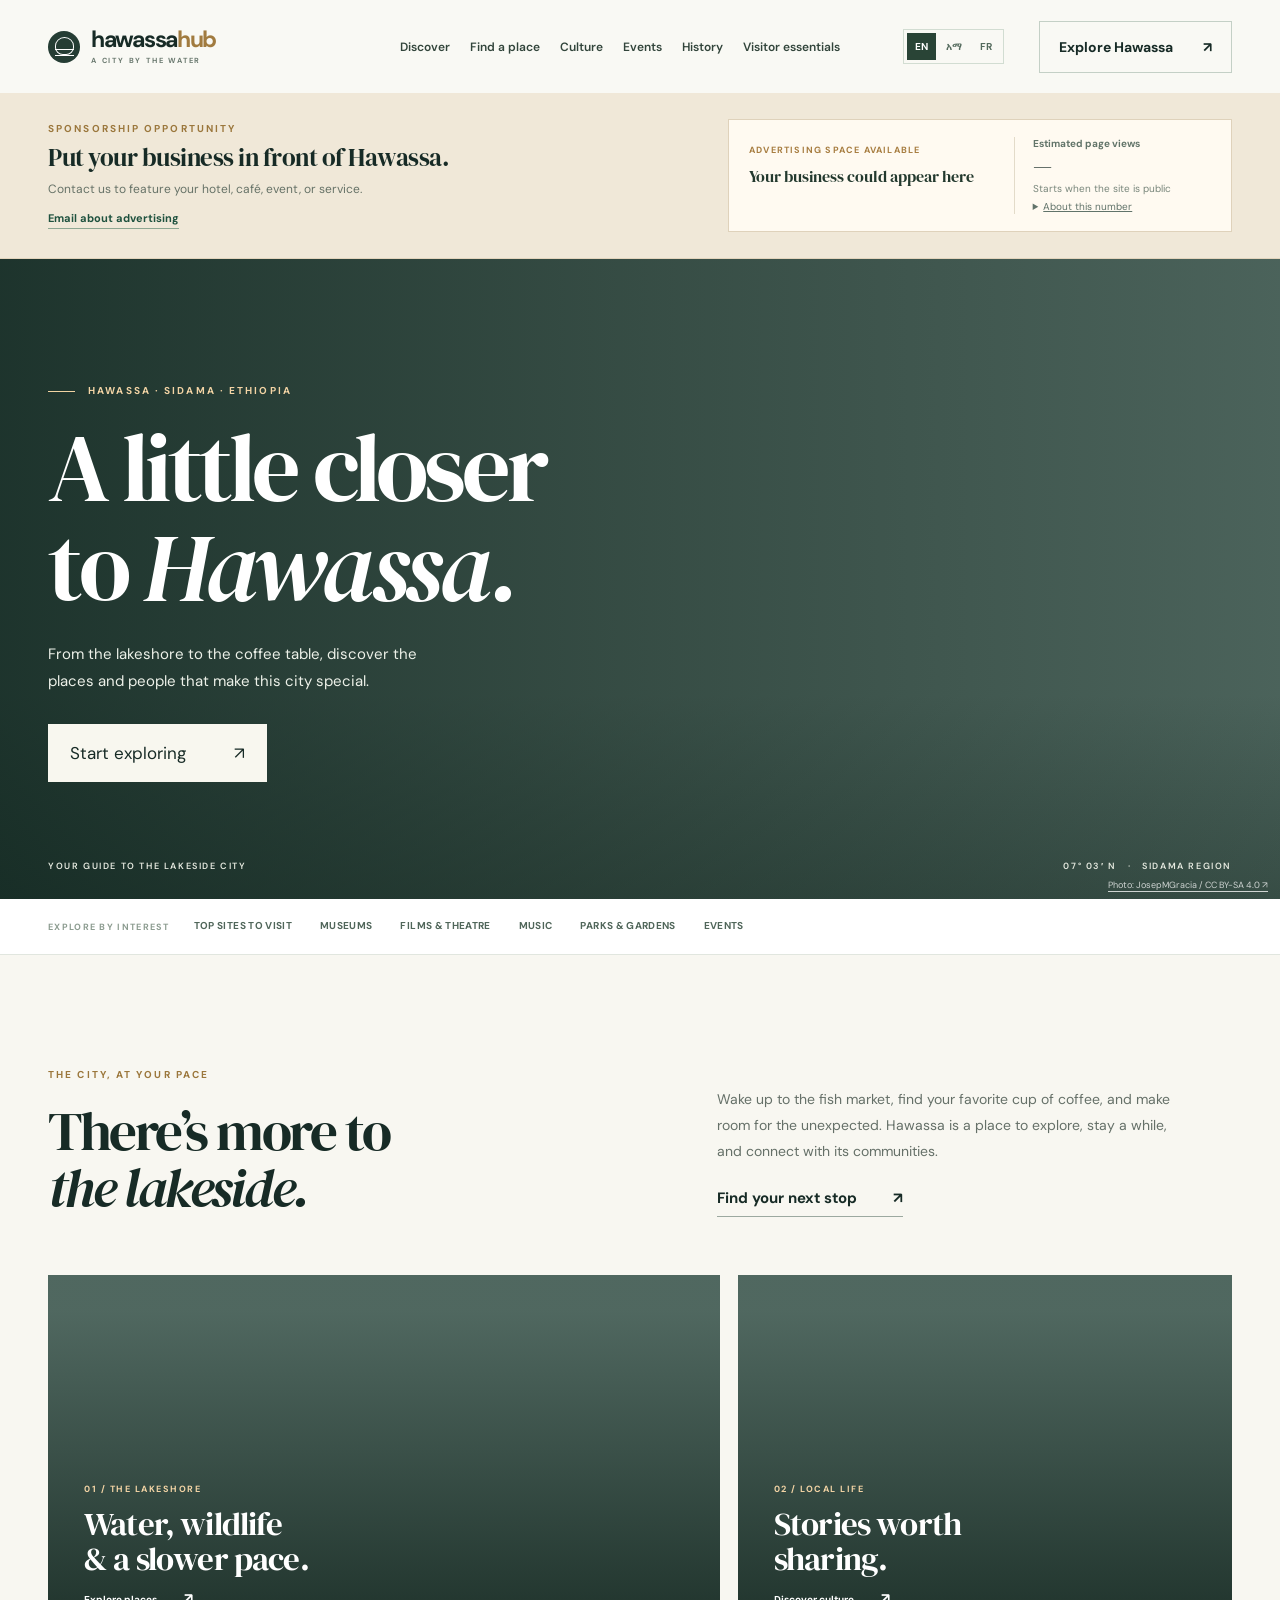
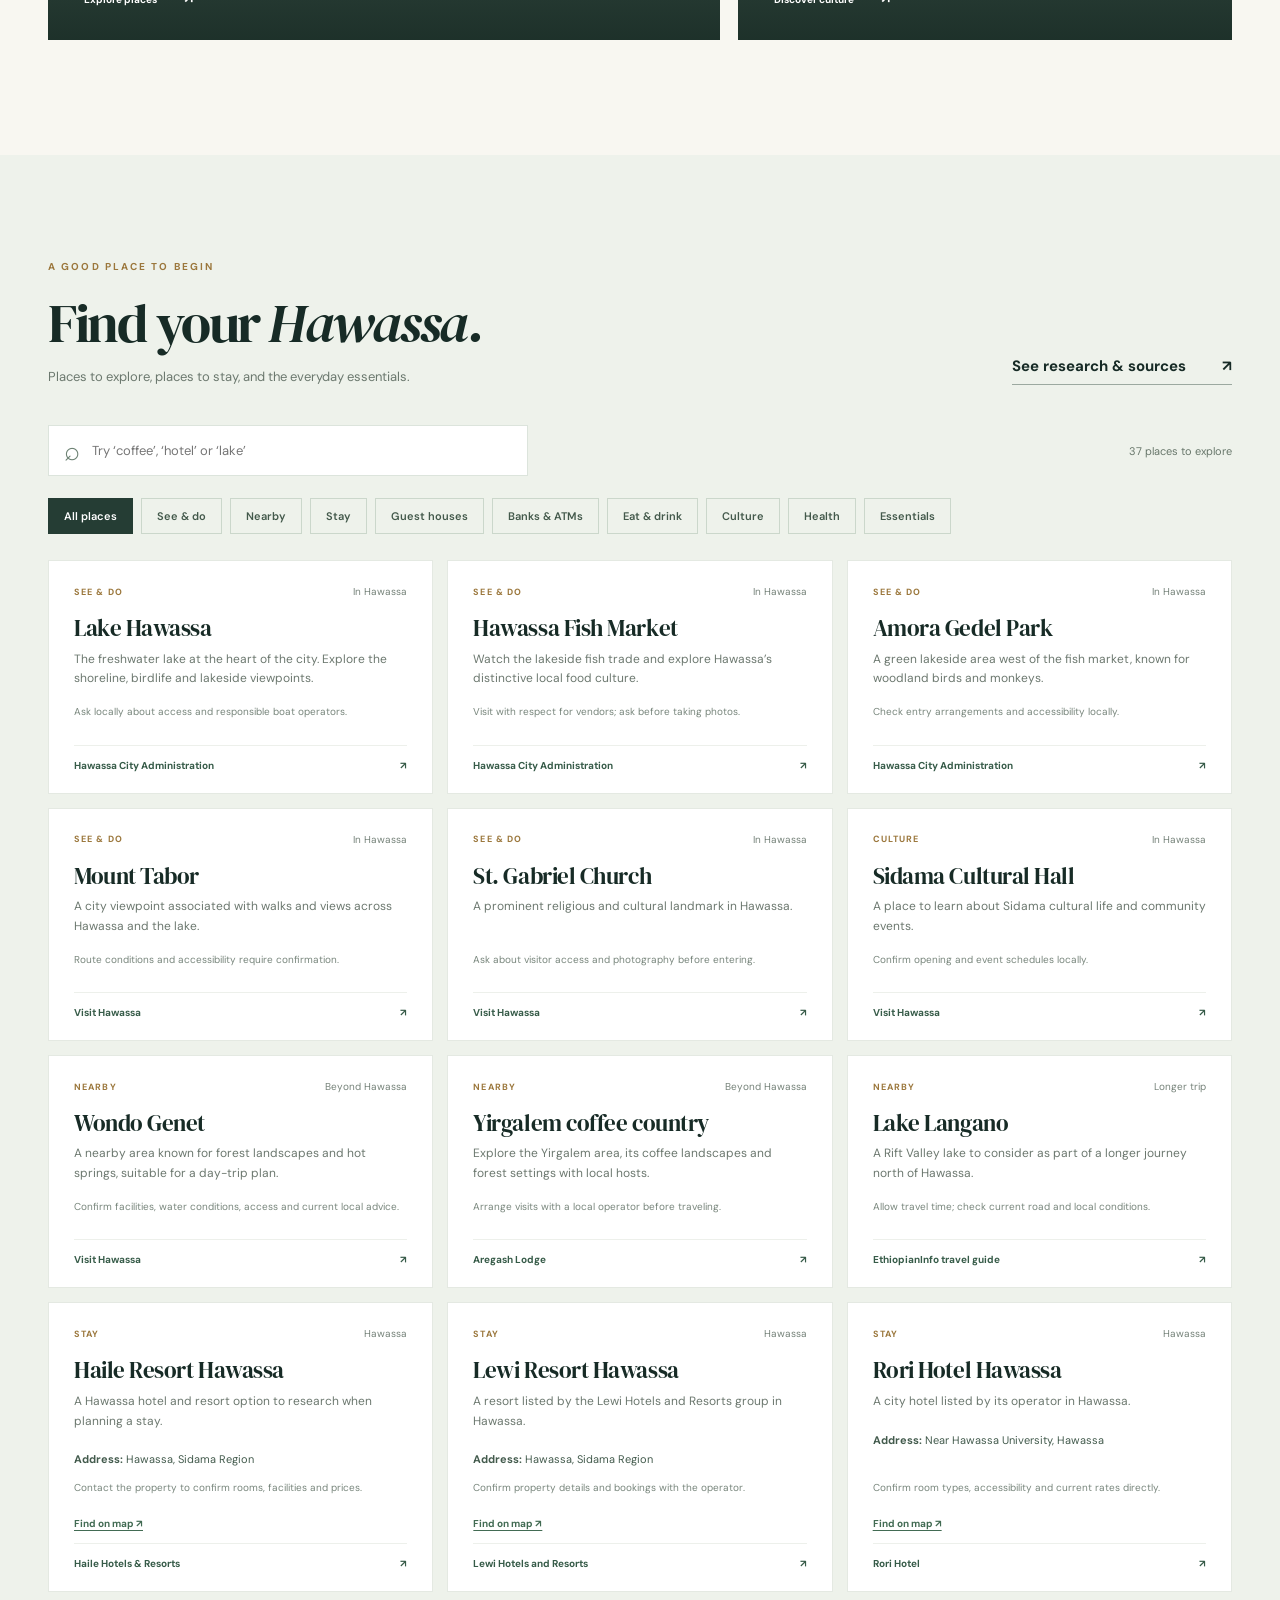
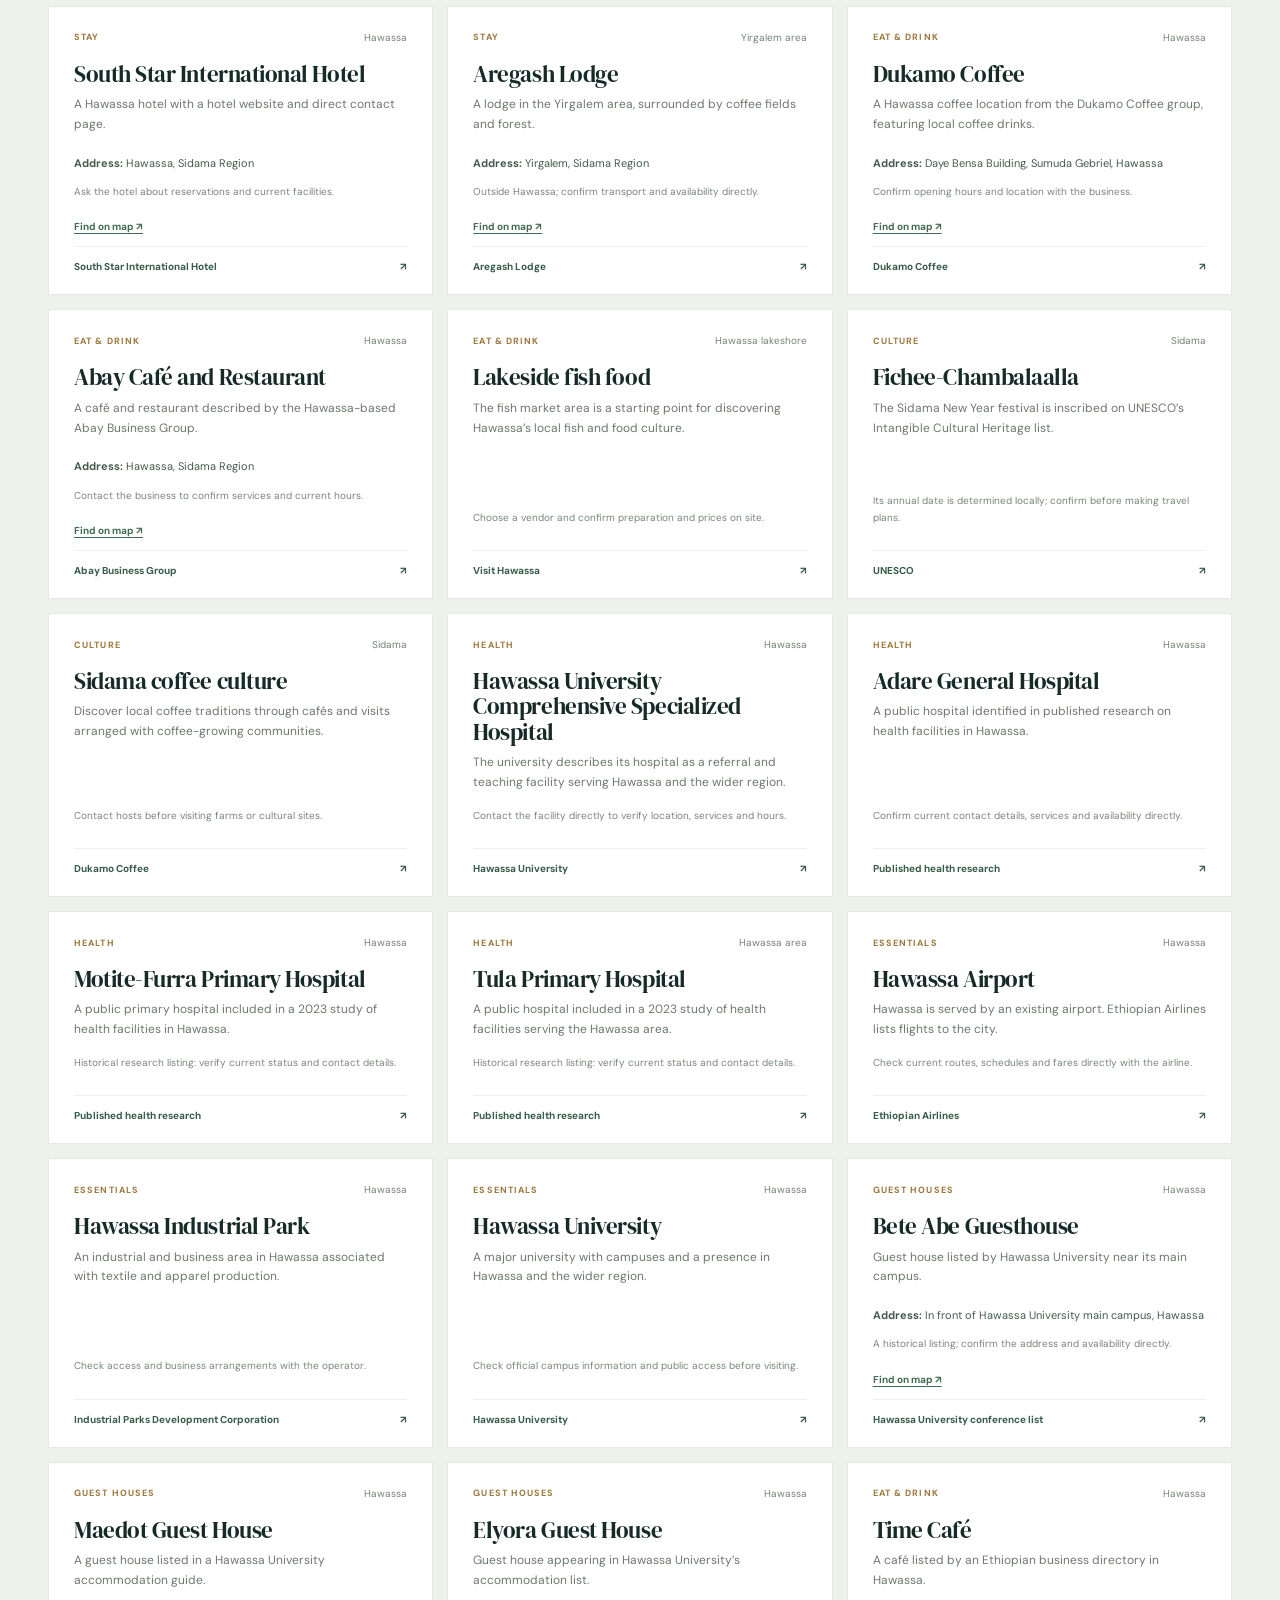
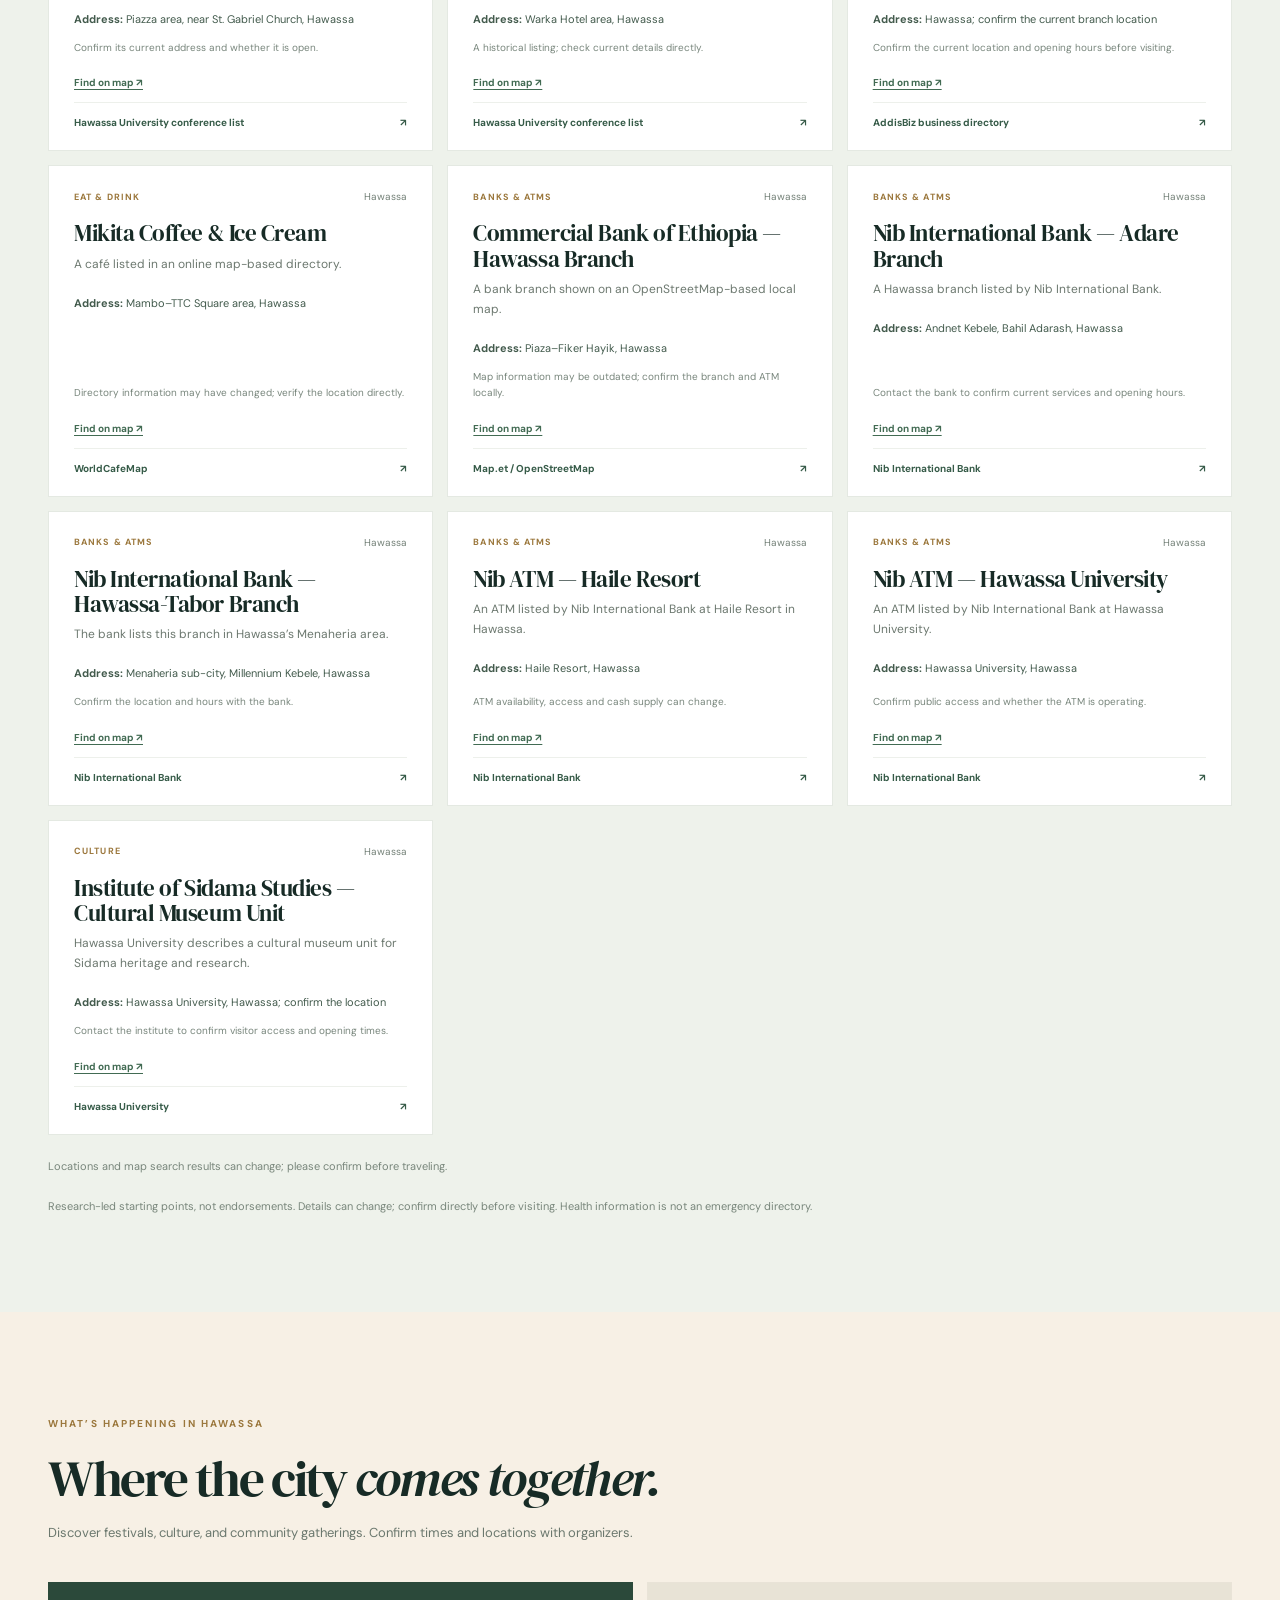
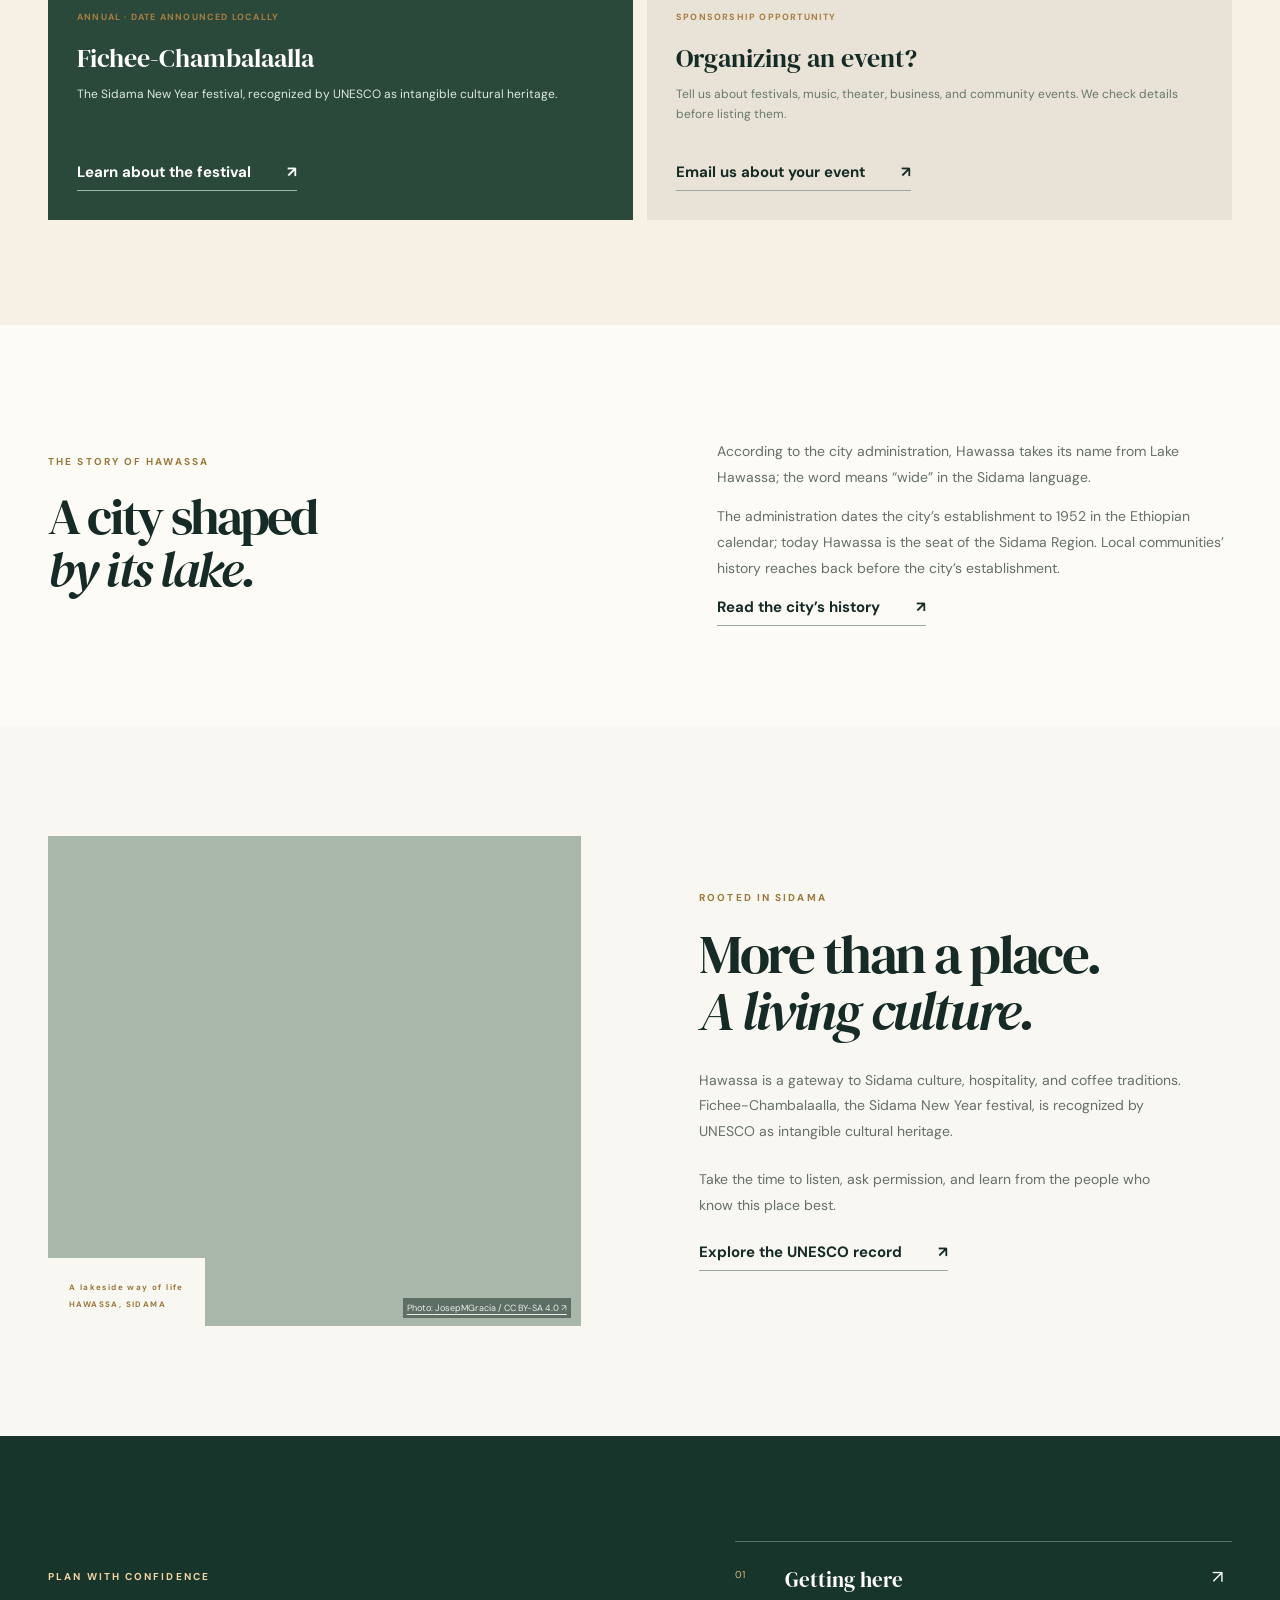
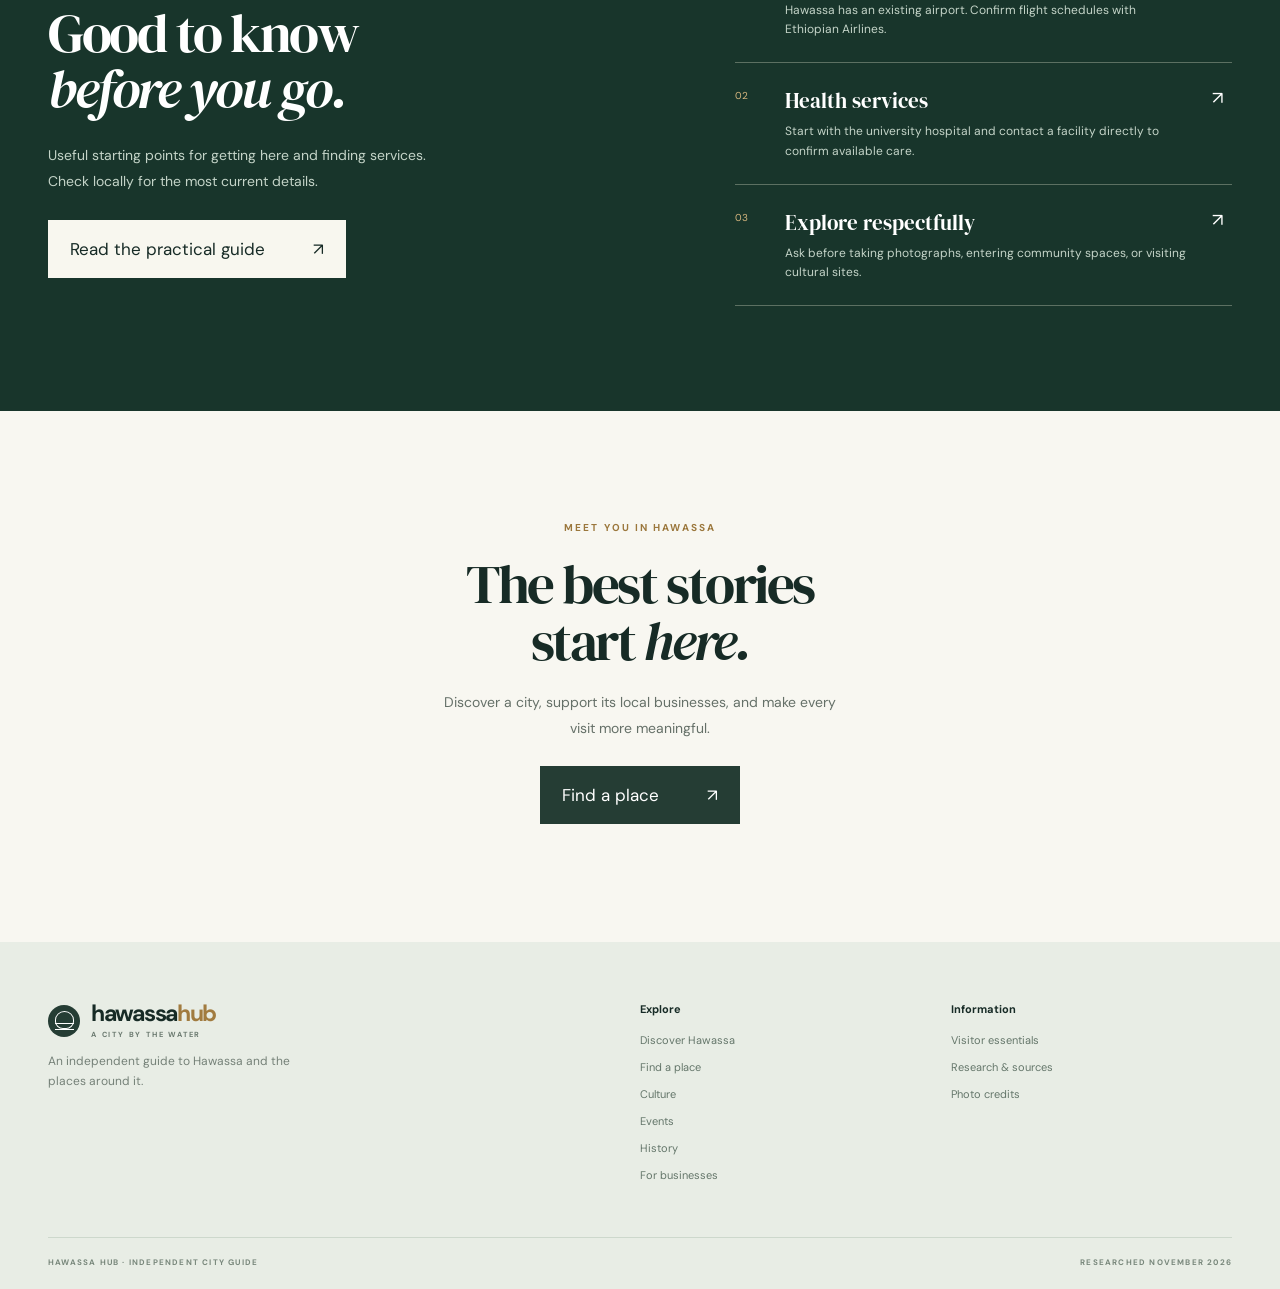
==== index.html @ 5e93ece1 "Add files via upload" ====
<!doctype html>
<html lang="en">
<head>
  <meta charset="utf-8">
  <meta name="viewport" content="width=device-width, initial-scale=1">
  <meta name="description" content="Explore Hawassa and Sidama through a thoughtful, source-linked guide to places, stays, food, culture and local services.">
  <title>Hawassa Hub — Your guide to the lakeside city</title>
  <link rel="preconnect" href="https://fonts.googleapis.com">
  <link rel="preconnect" href="https://fonts.gstatic.com" crossorigin>
  <link href="https://fonts.googleapis.com/css2?family=DM+Sans:wght@400;500;600;700&family=DM+Serif+Display:ital@0;1&family=Noto+Sans+Ethiopic:wght@400;600;700&display=swap" rel="stylesheet">
  <link rel="stylesheet" href="styles.css">
</head>
<body>
  <a class="skip" href="#main" data-i18n="skipContent">Skip to content</a>
  <header class="header" id="top">
    <a class="brand" href="#top" aria-label="Hawassa Hub home" data-i18n-aria="ariaHome"><span class="brand-mark" aria-hidden="true"><span></span></span><span>hawassa<span class="brand-hub">hub</span><small data-i18n="brandTag">A CITY BY THE WATER</small></span></a>
    <nav class="desktop-nav" aria-label="Main navigation" data-i18n-aria="ariaMainNav"><a href="#discover" data-i18n="navDiscover">Discover</a><a href="#directory" data-i18n="navDirectory">Find a place</a><a href="#culture" data-i18n="navCulture">Culture</a><a href="#events" data-i18n="navEvents">Events</a><a href="#history" data-i18n="navHistory">History</a><a href="#essentials" data-i18n="navEssentials">Visitor essentials</a></nav>
    <div class="language-switch" role="group" aria-label="Language / ቋንቋ / Langue"><button type="button" data-language="en" aria-pressed="true">EN</button><button type="button" data-language="am" aria-pressed="false">አማ</button><button type="button" data-language="fr" aria-pressed="false">FR</button></div><a class="header-button" href="#directory"><span data-i18n="exploreHawassa">Explore Hawassa</span> <span aria-hidden="true">↗</span></a>
    <button class="menu-toggle" type="button" aria-expanded="false" aria-controls="mobile-nav" aria-label="Open menu"><span></span><span></span></button>
  </header>
  <nav id="mobile-nav" class="mobile-nav" aria-label="Mobile navigation" data-i18n-aria="ariaMobileNav" hidden><a href="#discover" data-i18n="navDiscover">Discover</a><a href="#directory" data-i18n="navDirectory">Find a place</a><a href="#culture" data-i18n="navCulture">Culture</a><a href="#events" data-i18n="navEvents">Events</a><a href="#history" data-i18n="navHistory">History</a><a href="#essentials" data-i18n="navEssentials">Visitor essentials</a><a href="#business" data-i18n="navBusiness">For businesses</a><a href="research.html" data-i18n="researchNotes">Research notes</a></nav>
  <main id="main">
<section class="sponsor-strip" id="business" aria-label="Sponsorship opportunities">
  <div class="wrap sponsor-layout">
    <div class="sponsor-copy"><p class="eyebrow" data-i18n="sponsorLabel">SPONSORSHIP OPPORTUNITY</p><h2 data-i18n="sponsorHeading">Put your business in front of Hawassa.</h2><p data-i18n="sponsorBody">Contact us to feature your hotel, café, event, or service.</p><div class="sponsor-actions"><a class="sponsor-contact" data-email-contact href="mailto:abeldbase@gmail.com?subject=Hawassa%20Hub%20advertising" data-i18n="sponsorMail">Email about advertising</a><a class="sponsor-contact whatsapp-contact" data-whatsapp-contact href="#" hidden data-i18n="whatsapp">Contact us on WhatsApp</a></div></div>
    <div class="sponsor-space"><div id="sponsor-list"><span class="sponsor-badge" data-i18n="sponsorOpen">ADVERTISING SPACE AVAILABLE</span><p data-i18n="sponsorSpace">Your business could appear here</p></div><div class="view-metric"><span data-i18n="viewsLabel">Estimated page views</span><strong id="view-count" aria-live="polite">—</strong><small id="view-status" data-i18n="viewsLoading">Loading…</small><details><summary data-i18n="viewsAbout">About this number</summary><p data-i18n="viewsExplanation">This approximate page-view total is provided by Count API. Repeat visits may be counted. It is not a unique-visitor count or an audited figure. Your browser contacts a third-party counting service.</p><a href="https://countapi.mileshilliard.com/" target="_blank" rel="noopener noreferrer">Count API ↗</a></details></div></div>
  </div>
</section>

    <section class="hero" aria-label="Welcome to Hawassa" data-i18n-aria="ariaHero">
      <div class="hero-image" role="img" aria-label="Sunlight over Lake Hawassa" data-i18n-aria="ariaLakePhoto"></div>
      <div class="hero-shade"></div>
      <div class="hero-content wrap"><p class="eyebrow light"><span></span> <span data-i18n="heroLocation">HAWASSA · SIDAMA · ETHIOPIA</span></p><h1 data-i18n-html="heroTitle">A little closer<br>to <em>Hawassa.</em></h1><p class="hero-intro" data-i18n="heroIntro">From the lakeshore to the coffee table, discover the places and people that make this city special.</p><a class="button button-cream" href="#discover"> <span data-i18n="startExploring">Start exploring</span> <span aria-hidden="true">↗</span></a></div>
      <div class="hero-bottom wrap"><span data-i18n="heroGuide">YOUR GUIDE TO THE LAKESIDE CITY</span><span>07° 03′ N &nbsp; · &nbsp; <span data-i18n="sidamaRegion">SIDAMA REGION</span></span></div>
      <a class="photo-credit hero-credit" href="https://commons.wikimedia.org/wiki/File:Lake_Hawassa_-_Sunlight_breaking_through_clouds_over_the_lake,_Ethiopia.jpg" target="_blank" rel="noopener noreferrer"><span data-i18n="photoCredit">Photo:</span> JosepMGracia / CC BY-SA 4.0 ↗</a>
    </section>
<section class="interest-bar" aria-label="Explore by interest"><div class="wrap interest-inner"><span class="interest-title" data-i18n="interestLabel">EXPLORE BY INTEREST</span><nav class="interest-links" aria-label="Places and events"><a href="#directory" data-interest="top" data-i18n="interestTop">Top sites to visit</a><a href="#directory" data-interest="museums" data-i18n="interestMuseums">Museums</a><a href="#directory" data-interest="film" data-i18n="interestFilm">Films &amp; theatre</a><a href="#directory" data-interest="music" data-i18n="interestMusic">Music</a><a href="#directory" data-interest="parks" data-i18n="interestParks">Parks &amp; gardens</a><a href="#events" data-i18n="interestEvents">Events</a></nav></div></section>
    <section class="intro wrap" id="discover"><div><p class="eyebrow"><span data-i18n="introEyebrow">THE CITY, AT YOUR PACE</span></p><h2 data-i18n-html="introTitle">There’s more to<br><em>the lakeside.</em></h2></div><div class="intro-copy"><p data-i18n="introBody">Wake up to the fish market, find your favorite cup of coffee, and make room for the unexpected. Hawassa is a place to explore, stay a while, and connect with its communities.</p><a class="text-link" href="#directory"> <span data-i18n="nextStop">Find your next stop</span> <span>↗</span></a></div></section>
    <section class="features wrap" aria-label="Highlights of Hawassa" data-i18n-aria="ariaHighlights">
      <a class="feature feature-large" href="#directory" data-set-category="See & do"><span class="feature-img lake-img"></span><span class="feature-overlay"></span><span class="feature-content"><span class="feature-number" data-i18n="featureLakeLabel">01 / THE LAKESHORE</span><strong data-i18n-html="featureLakeTitle">Water, wildlife<br>&amp; a slower pace.</strong><span class="feature-link"><span data-i18n="explorePlaces">Explore places</span> <b>↗</b></span></span></a>
      <a class="feature feature-small" href="#culture"><span class="feature-img fish-img"></span><span class="feature-overlay"></span><span class="feature-content"><span class="feature-number" data-i18n="featureLifeLabel">02 / LOCAL LIFE</span><strong data-i18n-html="featureLifeTitle">Stories worth<br>sharing.</strong><span class="feature-link"><span data-i18n="discoverCulture">Discover culture</span> <b>↗</b></span></span></a>
    </section>
    <section class="directory-section" id="directory"><div class="wrap"><div class="section-top"><div><p class="eyebrow"><span data-i18n="directoryEyebrow">A GOOD PLACE TO BEGIN</span></p><h2 data-i18n-html="directoryTitle">Find your <em>Hawassa.</em></h2><p class="muted" data-i18n="directoryIntro">Places to explore, places to stay, and the everyday essentials.</p></div><a class="text-link source-link" href="research.html"> <span data-i18n="seeResearch">See research &amp; sources</span> <span>↗</span></a></div>
      <div class="directory-tools"><label class="searchbox"><span aria-hidden="true">⌕</span><span class="sr-only" data-i18n="searchLabel">Search places</span><input id="search" type="search" placeholder="Try ‘coffee’, ‘hotel’ or ‘lake’" data-i18n-placeholder="searchPlaceholder" autocomplete="off"></label><div class="directory-count"><span id="result-count">Places to explore</span></div></div>
      <div class="filters" role="group" aria-label="Filter places by category" data-i18n-aria="ariaFilters"><button class="filter active" type="button" data-category="All" aria-pressed="true" data-i18n="filterAll">All places</button><button class="filter" type="button" data-category="See &amp; do" aria-pressed="false" data-i18n="filterSee">See &amp; do</button><button class="filter" type="button" data-category="Nearby" aria-pressed="false" data-i18n="filterNearby">Nearby</button><button class="filter" type="button" data-category="Stay" aria-pressed="false" data-i18n="filterStay">Stay</button><button class="filter" type="button" data-category="Guest houses" aria-pressed="false" data-i18n="filterGuest">Guest houses</button><button class="filter" type="button" data-category="Banks &amp; ATMs" aria-pressed="false" data-i18n="filterBanks">Banks &amp; ATMs</button><button class="filter" type="button" data-category="Eat &amp; drink" aria-pressed="false" data-i18n="filterFood">Eat &amp; drink</button><button class="filter" type="button" data-category="Culture" aria-pressed="false" data-i18n="filterCulture">Culture</button><button class="filter" type="button" data-category="Health" aria-pressed="false" data-i18n="filterHealth">Health</button><button class="filter" type="button" data-category="Essentials" aria-pressed="false" data-i18n="filterEssentials">Essentials</button></div>
      <div class="directory-grid" id="place-list" aria-live="polite"></div><div id="empty" class="empty" hidden data-i18n="empty">No places match that search. Try another word or category.</div><p class="directory-disclaimer" data-i18n="mapNote">Locations and map search results can change; please confirm before traveling.</p><p class="directory-disclaimer" data-i18n="directoryDisclaimer">Research-led starting points, not endorsements. Details can change; confirm directly before visiting. Health information is not an emergency directory.</p>
    </div></section>
<section class="events-section" id="events"><div class="wrap"><div class="section-top"><div><p class="eyebrow" data-i18n="eventsEyebrow">WHAT’S HAPPENING IN HAWASSA</p><h2 data-i18n-html="eventsTitle">Where the city <em>comes together.</em></h2><p class="muted" data-i18n="eventsIntro">Discover festivals, culture, and community gatherings. Confirm times and locations with organizers.</p></div></div><div class="event-grid"><article class="event-card event-feature"><span class="event-date" data-i18n="festivalWhen">ANNUAL · DATE ANNOUNCED LOCALLY</span><h3 data-i18n="festivalName">Fichee-Chambalaalla</h3><p data-i18n="festivalBody">The Sidama New Year festival, recognized by UNESCO as intangible cultural heritage.</p><a href="https://ich.unesco.org/en/RL/fichee-chambalaalla-new-year-festival-of-the-sidama-people-01054" target="_blank" rel="noopener noreferrer" class="text-link"><span data-i18n="eventSource">Learn about the festival</span><span>↗</span></a></article><article class="event-card" id="sidama-forum" hidden><span class="event-date" data-i18n="forumDate">NOVEMBER 7–8, 2026 · HAWASSA</span><h3 data-i18n="forumName">Sidama Agricultural Investment Forum</h3><p data-i18n="forumBody">A forum listed by the Ministry of Agriculture at Sidama Cultural Hall. Confirm details with the organizer.</p><a class="text-link" href="https://www.moa.gov.et/event/sidama-investment-forum/" target="_blank" rel="noopener noreferrer"><span data-i18n="forumLink">See organizer information</span><span>↗</span></a></article><div id="owner-events" class="owner-events"></div><article class="event-card event-invite"><span class="event-date" data-i18n="sponsorLabel">SPONSORSHIP OPPORTUNITY</span><h3 data-i18n="eventInviteTitle">Organizing an event?</h3><p data-i18n="eventInviteBody">Tell us about festivals, music, theater, business, and community events. We check details before listing them.</p><a class="text-link" data-event-email href="mailto:abeldbase@gmail.com?subject=Hawassa%20Hub%20event%20listing"><span data-i18n="eventContact">Email us about your event</span><span>↗</span></a></article></div></div></section>
<section class="history-section" id="history"><div class="wrap history-layout"><div><p class="eyebrow" data-i18n="historyEyebrow">THE STORY OF HAWASSA</p><h2 data-i18n-html="historyTitle">A city shaped<br><em>by its lake.</em></h2></div><div class="history-copy"><p data-i18n="historyBody1">According to the city administration, Hawassa takes its name from Lake Hawassa; the word means “wide” in the Sidama language.</p><p data-i18n="historyBody2">The administration dates the city’s establishment to 1952 in the Ethiopian calendar; today Hawassa is the seat of the Sidama Region. Local communities’ history reaches back before the city’s establishment.</p><a class="text-link" href="https://hawassa.gov.et/en/city/history" target="_blank" rel="noopener noreferrer"><span data-i18n="historySource">Read the city’s history</span><span>↗</span></a></div></div></section>
    <section class="culture-section" id="culture"><div class="wrap culture-layout"><div class="culture-photo"><div class="culture-image" role="img" aria-label="Fishers handling nets beside boats at Lake Hawassa" data-i18n-aria="ariaFishPhoto"></div><div class="culture-photo-label"><span data-i18n="photoCaption">A lakeside way of life</span><span data-i18n="photoLocation">HAWASSA, SIDAMA</span></div><a class="photo-credit" href="https://commons.wikimedia.org/wiki/File:Lake_Hawassa_-_Fishermen_handling_nets_beside_their_boats,_Ethiopia.jpg" target="_blank" rel="noopener noreferrer"><span data-i18n="photoCredit">Photo:</span> JosepMGracia / CC BY-SA 4.0 ↗</a></div><div class="culture-copy"><p class="eyebrow"><span data-i18n="cultureEyebrow">ROOTED IN SIDAMA</span></p><h2 data-i18n-html="cultureTitle">More than a place.<br><em>A living culture.</em></h2><p data-i18n="cultureBody1">Hawassa is a gateway to Sidama culture, hospitality, and coffee traditions. Fichee-Chambalaalla, the Sidama New Year festival, is recognized by UNESCO as intangible cultural heritage.</p><p data-i18n="cultureBody2">Take the time to listen, ask permission, and learn from the people who know this place best.</p><a class="text-link" href="https://ich.unesco.org/en/RL/fichee-chambalaalla-new-year-festival-of-the-sidama-people-01054" target="_blank" rel="noopener noreferrer"> <span data-i18n="unescoLink">Explore the UNESCO record</span> <span>↗</span></a></div></div></section>
    <section class="essentials" id="essentials"><div class="wrap essentials-layout"><div><p class="eyebrow light"><span data-i18n="planEyebrow">PLAN WITH CONFIDENCE</span></p><h2 data-i18n-html="planTitle">Good to know<br><em>before you go.</em></h2><p data-i18n="planBody">Useful starting points for getting here and finding services. Check locally for the most current details.</p><a class="button button-cream" href="research.html"> <span data-i18n="practicalLink">Read the practical guide</span> <span>↗</span></a></div><div class="essential-list"><div><span>01</span><div><h3 data-i18n="gettingHere">Getting here</h3><p data-i18n="airportBody">Hawassa has an existing airport. Confirm flight schedules with Ethiopian Airlines.</p></div><a href="https://www.ethiopianairlines.com/en-us/flights-to-hawassa" target="_blank" rel="noopener noreferrer" aria-label="Ethiopian Airlines flights to Hawassa" data-i18n-aria="ariaAirline">↗</a></div><div><span>02</span><div><h3 data-i18n="healthTitle">Health services</h3><p data-i18n="healthBody">Start with the university hospital and contact a facility directly to confirm available care.</p></div><a href="https://www.hu.edu.et/all-campuses" target="_blank" rel="noopener noreferrer" aria-label="Hawassa University hospital information" data-i18n-aria="ariaUniversity">↗</a></div><div><span>03</span><div><h3 data-i18n="respectTitle">Explore respectfully</h3><p data-i18n="respectBody">Ask before taking photographs, entering community spaces, or visiting cultural sites.</p></div><a href="research.html#visit" aria-label="Read responsible visitor information" data-i18n-aria="ariaVisitor">↗</a></div></div></div></section>
    <section class="closing wrap"><p class="eyebrow"><span data-i18n="closingEyebrow">MEET YOU IN HAWASSA</span></p><h2 data-i18n-html="closingTitle">The best stories<br>start <em>here.</em></h2><p data-i18n="closingBody">Discover a city, support its local businesses, and make every visit more meaningful.</p><a class="button button-dark" href="#directory"> <span data-i18n="navDirectory">Find a place</span> <span>↗</span></a></section>
  </main>
  <footer class="footer"><div class="wrap footer-main"><div><a class="brand brand-footer" href="#top"><span class="brand-mark"><span></span></span><span>hawassa<span class="brand-hub">hub</span><small data-i18n="brandTag">A CITY BY THE WATER</small></span></a><p data-i18n="footerDesc">An independent guide to Hawassa and the places around it.</p></div><div><strong data-i18n="footerExplore">Explore</strong><a href="#discover" data-i18n="exploreHawassa">Discover Hawassa</a><a href="#directory" data-i18n="navDirectory">Find a place</a><a href="#culture" data-i18n="navCulture">Culture</a><a href="#events" data-i18n="navEvents">Events</a><a href="#history" data-i18n="navHistory">History</a><a href="#business" data-i18n="navBusiness">For businesses</a></div><div><strong data-i18n="footerInfo">Information</strong><a href="#essentials" data-i18n="navEssentials">Visitor essentials</a><a href="research.html" data-i18n="researchNotes">Research &amp; sources</a><a href="research.html#photo-credits" data-i18n="photoCredits">Photo credits</a></div></div><div class="wrap footer-bottom"><span data-i18n="footerBottom">HAWASSA HUB · INDEPENDENT CITY GUIDE</span><span data-i18n="researchDate">RESEARCHED NOVEMBER 2026</span></div></footer>
  <script src="settings.js"></script><script src="data.js"></script><script src="business-data.js"></script><script src="translations.js"></script><script src="business-i18n.js"></script><script src="language.js"></script><script src="app.js"></script><script src="business.js"></script><script src="counter.js"></script>
</body></html>
---- styles.css ----
:root{--ink:#172b26;--forest:#253d34;--forest-dark:#18352b;--sage:#e4ebe0;--paper:#f8f7f1;--warm:#e9e6d9;--ochre:#cc9e5a;--text:#333d36;--muted:#69766c;--line:#dce2d9;--serif:'DM Serif Display',Georgia,serif;--sans:'DM Sans',Arial,sans-serif}*{box-sizing:border-box}html{scroll-behavior:smooth}body{margin:0;color:var(--ink);background:var(--paper);font-family:var(--sans);-webkit-font-smoothing:antialiased}a{color:inherit;text-decoration:none}button,input{font:inherit}.wrap{width:min(1312px,calc(100% - 96px));margin:auto}.skip{position:absolute;top:-50px;left:15px;z-index:1000;padding:12px;background:white}.skip:focus{top:10px}.sr-only{position:absolute;width:1px;height:1px;padding:0;margin:-1px;overflow:hidden;clip:rect(0,0,0,0);white-space:nowrap;border:0}.header{height:93px;background:#f9f9f4;display:flex;align-items:center;justify-content:space-between;padding:0 max(48px,calc((100vw - 1312px)/2));gap:35px}.brand{display:inline-flex;align-items:center;gap:11px;font-size:23px;font-weight:700;letter-spacing:-1.3px;line-height:1}.brand-hub{color:#a17b3f}.brand small{display:block;font-size:7.4px;letter-spacing:1.8px;color:#6a796f;margin-top:6px;font-weight:700}.brand-mark{width:32px;height:32px;background:var(--forest);display:grid;place-items:center;border-radius:50%;position:relative}.brand-mark:before{content:'';height:16px;width:17px;border:1.5px solid #fff;border-radius:50% 50% 42% 42%;position:absolute;top:6px}.brand-mark:after{content:'';width:19px;height:5px;border-top:1.5px solid white;border-bottom:1.5px solid white;position:absolute;bottom:7px}.desktop-nav{display:flex;align-items:center;gap:34px;margin-left:auto;margin-right:28px}.desktop-nav a{font-size:12px;font-weight:600;color:#32453b}.desktop-nav a:hover,.text-link:hover{text-decoration:underline}.header-button{font-size:11px;font-weight:700;padding:16px 19px;border:1px solid #c4d0c6;display:flex;gap:30px;align-items:center;white-space:nowrap}.header-button span{font-size:14px}.menu-toggle,.mobile-nav{display:none}.hero{height:640px;min-height:530px;position:relative;color:#fff;overflow:hidden;background:#526a62}.hero-image,.feature-img,.culture-image{position:absolute;inset:0;background-position:center;background-size:cover}.hero-image{background-image:url('https://upload.wikimedia.org/wikipedia/commons/thumb/6/61/Lake_Hawassa_-_Sunlight_breaking_through_clouds_over_the_lake%2C_Ethiopia.jpg/1280px-Lake_Hawassa_-_Sunlight_breaking_through_clouds_over_the_lake%2C_Ethiopia.jpg');background-position:center 52%}.hero-shade{position:absolute;inset:0;background:linear-gradient(90deg,rgba(13,35,28,.76),rgba(14,34,26,.42) 48%,rgba(14,35,27,.10) 100%),linear-gradient(0deg,rgba(16,34,27,.34),transparent 32%)}.hero-content{position:relative;padding-top:125px}.eyebrow{font-size:10px;letter-spacing:2.1px;font-weight:700;color:#9b773c;margin:0 0 22px;text-transform:uppercase}.eyebrow.light{color:#f3d4a5}.hero-content .eyebrow.light > span:first-child{display:inline-block;width:27px;height:1px;background:#f1d4a3;vertical-align:middle;margin-right:9px}h1,h2{font-family:var(--serif);font-weight:400;letter-spacing:-.045em;margin:0;line-height:1.03}h1{font-size:clamp(66px,7.5vw,103px);max-width:800px}h1 em,h2 em{font-weight:400}.hero-intro{font-size:15px;line-height:1.8;max-width:390px;color:#edf1e9;margin:24px 0 29px}.button{font-size:11px;font-weight:700;display:inline-flex;align-items:center;gap:48px;padding:18px 22px;transition:background .2s}.button span{font-size:17px;font-weight:400}.button-cream{background:#f8f7ef;color:var(--ink)}.button-cream:hover{background:#e6ece0}.button-dark{background:var(--forest);color:#fff}.button-dark:hover{background:#37564a}.hero-bottom{position:absolute;bottom:27px;left:50%;transform:translateX(-50%);display:flex;justify-content:space-between;font-size:9px;font-weight:600;letter-spacing:1.6px;color:#e5e9df}.photo-credit{font-size:9px;opacity:.76;text-decoration:underline;text-underline-offset:3px}.hero-credit{position:absolute;right:12px;bottom:8px;color:#fff}.intro{display:grid;grid-template-columns:1fr 1fr;gap:13%;align-items:end;padding-top:113px;padding-bottom:58px}.intro h2,.section-top h2,.culture-copy h2,.essentials h2,.closing h2{font-size:clamp(42px,4.3vw,60px)}.intro-copy{max-width:478px}.intro-copy p,.culture-copy p:not(.eyebrow),.essentials-layout>div>p:not(.eyebrow),.closing>p:not(.eyebrow){font-size:14px;line-height:1.85;color:#657068;margin:0 0 22px}.text-link{font-size:11px;font-weight:700;display:inline-flex;gap:36px;align-items:center;border-bottom:1px solid #9ca9a0;padding-bottom:8px}.text-link span{font-size:15px}.features{display:grid;grid-template-columns:1.36fr 1fr;gap:18px;padding-bottom:115px}.feature{height:365px;position:relative;overflow:hidden;background:#526a62;color:white}.feature-img{transition:transform .45s}.feature:hover .feature-img{transform:scale(1.03)}.lake-img{background-image:url('https://upload.wikimedia.org/wikipedia/commons/thumb/9/98/Lake_Hawassa_-_Wetland_shore_with_waterbirds%2C_Ethiopia.jpg/1280px-Lake_Hawassa_-_Wetland_shore_with_waterbirds%2C_Ethiopia.jpg')}.fish-img{background-image:url('https://upload.wikimedia.org/wikipedia/commons/thumb/7/7d/Lake_Hawassa_-_Fishermen_handling_nets_beside_their_boats%2C_Ethiopia.jpg/1280px-Lake_Hawassa_-_Fishermen_handling_nets_beside_their_boats%2C_Ethiopia.jpg')}.feature-overlay{position:absolute;inset:0;background:linear-gradient(0deg,rgba(13,31,24,.76),rgba(13,31,24,.03) 90%)}.feature-content{position:absolute;bottom:33px;left:36px;right:36px;display:grid;gap:12px}.feature-number{font-size:9px;letter-spacing:1.5px;font-weight:700;color:#f3d4a5}.feature-content strong{font-family:var(--serif);font-weight:400;font-size:33px;letter-spacing:-.025em;line-height:1.05}.feature-link{font-size:10px;font-weight:700}.feature-link b{margin-left:25px;font-size:14px}.directory-section{background:#eef2eb;padding:105px 0 96px}.section-top{display:flex;align-items:end;justify-content:space-between;gap:25px}.section-top .muted{margin:17px 0 0;font-size:13px;color:#6b786e}.directory-tools{display:flex;justify-content:space-between;align-items:center;margin-top:40px;gap:20px}.searchbox{background:#fff;border:1px solid #dce4dc;display:flex;align-items:center;padding:0 15px;gap:10px;height:51px;width:min(480px,100%)}.searchbox span[aria-hidden]{font-size:27px;color:#6c8173;line-height:1}.searchbox input{width:100%;border:0;outline:0;font-size:13px;color:var(--ink);background:transparent}.searchbox:focus-within{outline:2px solid #9aaf9f}.directory-count{font-size:11px;color:#68776b;white-space:nowrap}.filters{display:flex;flex-wrap:wrap;gap:8px;margin:22px 0 26px}.filter{border:1px solid #cbd7cb;background:transparent;color:#43594b;font-size:11px;font-weight:600;padding:10px 15px;cursor:pointer}.filter.active,.filter:hover{background:var(--forest);border-color:var(--forest);color:#fff}.directory-grid{display:grid;grid-template-columns:repeat(3,minmax(0,1fr));gap:14px}.place-card{background:#fff;min-height:210px;padding:24px 25px 21px;border:1px solid #e4e9e2;display:flex;flex-direction:column;transition:transform .2s,box-shadow .2s}.place-card:hover{transform:translateY(-3px);box-shadow:0 8px 25px rgba(28,54,41,.07)}.card-top{display:flex;justify-content:space-between;align-items:center;gap:8px}.category-label{font-size:9px;letter-spacing:1.1px;text-transform:uppercase;color:#9b773c;font-weight:700}.zone{font-size:10px;color:#758279}.place-card h3{font-family:var(--serif);font-size:23px;line-height:1.1;font-weight:400;letter-spacing:-.02em;margin:18px 0 8px}.place-card p{font-size:12px;line-height:1.65;color:#6c786f;margin:0 0 11px}.place-card .note{font-size:10px;color:#78867c;margin-top:auto;padding-top:4px}.card-source{margin-top:13px;border-top:1px solid #edf0eb;padding-top:13px;display:flex;justify-content:space-between;gap:5px;font-size:10px;font-weight:700;color:#365b48}.card-source:hover{text-decoration:underline}.directory-disclaimer,.empty{font-size:11px;line-height:1.6;color:#78867b;margin:23px 0 0}.empty{padding:25px;background:white}.culture-section{padding:110px 0}.culture-layout{display:grid;grid-template-columns:1fr 1fr;gap:10%;align-items:center}.culture-photo{height:490px;background:#a8b7aa;position:relative}.culture-image{background-image:url('https://upload.wikimedia.org/wikipedia/commons/thumb/7/7d/Lake_Hawassa_-_Fishermen_handling_nets_beside_their_boats%2C_Ethiopia.jpg/1280px-Lake_Hawassa_-_Fishermen_handling_nets_beside_their_boats%2C_Ethiopia.jpg')}.culture-photo-label{position:absolute;bottom:0;left:0;background:#f8f7f1;padding:17px 21px;font-family:var(--serif);font-size:17px}.culture-photo-label span{display:block;font:700 8px var(--sans);letter-spacing:1.4px;color:#9b773c;margin-top:7px}.culture-photo .photo-credit{position:absolute;right:10px;bottom:8px;background:#20352db8;color:#fff;padding:4px}.culture-copy{max-width:485px}.culture-copy h2{margin-bottom:28px}.essentials{background:var(--forest-dark);color:#fff;padding:105px 0}.essentials-layout{display:grid;grid-template-columns:1fr 1fr;gap:16%;align-items:center}.essentials-layout>div>p:not(.eyebrow){color:#c4d4c8;max-width:400px;margin:25px 0}.essential-list>div{display:grid;grid-template-columns:30px 1fr 20px;gap:20px;border-bottom:1px solid #5c7062;padding:23px 0}.essential-list>div:first-child{border-top:1px solid #5c7062}.essential-list>div>span{font-size:10px;color:#d7b77f;padding-top:3px}.essential-list h3{font-family:var(--serif);font-size:21px;font-weight:400;margin:0 0 7px}.essential-list p{font-size:12px;line-height:1.6;color:#c4d4c8;margin:0}.essential-list a{font-size:18px}.closing{text-align:center;padding:110px 0 118px}.closing h2{margin:0 auto 20px}.closing>p:not(.eyebrow){max-width:400px;margin:0 auto 25px}.footer{background:#e8ede5;padding-top:60px}.footer-main{display:grid;grid-template-columns:2fr 1fr 1fr;gap:30px;padding-bottom:55px}.footer-main p{max-width:250px;font-size:12px;line-height:1.7;color:#758178}.footer-main>div:not(:first-child){display:grid;align-content:start;gap:13px;font-size:11px;color:#64766a}.footer-main strong{font-size:11px;color:var(--ink);margin-bottom:4px}.footer-main a:hover{text-decoration:underline}.footer-bottom{border-top:1px solid #cdd8cc;display:flex;justify-content:space-between;gap:20px;padding-top:19px;padding-bottom:22px;font-size:8px;letter-spacing:1.2px;color:#78877b;font-weight:700}.research-hero{background:var(--forest-dark);color:white;padding:80px 0}.research-hero h1{font-size:clamp(48px,6vw,75px)}.research-hero p:not(.eyebrow){font-size:14px;color:#cedbd1;line-height:1.8;max-width:630px}.research-main{max-width:1000px;padding:65px 0 100px}.research-main h2{font-size:37px;margin:52px 0 18px}.research-main h3{font-family:var(--serif);font-weight:400;font-size:24px;margin:31px 0 10px}.research-main p,.research-main li{font-size:14px;line-height:1.8;color:#536258}.research-main a:not(.button){color:#356a50;text-decoration:underline;text-underline-offset:3px}.research-main ul{padding-left:22px}.research-table{width:100%;border-collapse:collapse;background:#fff;font-size:12px}.research-table th,.research-table td{text-align:left;padding:14px;border:1px solid #e2e7df;vertical-align:top;line-height:1.6}.research-table th{background:#eaf0e8;color:#42584a}.notice{background:#eef1e8;padding:21px 25px;border-left:3px solid #c49b5a}.notice p{margin:0}.credits-list li{margin-bottom:10px}
@media(max-width:900px){.wrap{width:min(100% - 48px,800px)}.header{padding:0 24px;height:75px}.desktop-nav,.header-button{display:none}.menu-toggle{display:flex;width:44px;height:44px;border:1px solid #cbd7cb;background:none;flex-direction:column;justify-content:center;gap:6px;align-items:center}.menu-toggle span{width:20px;height:1px;background:var(--ink)}.mobile-nav:not([hidden]){display:flex;position:absolute;top:75px;z-index:20;left:0;right:0;background:#f9f9f4;flex-direction:column;padding:15px 24px 25px;box-shadow:0 10px 16px #1c30251c}.mobile-nav a{padding:11px 0;font-size:13px;font-weight:600}.hero{height:590px}.hero-content{padding-top:110px}.intro{gap:6%}.directory-grid{grid-template-columns:repeat(2,minmax(0,1fr))}.culture-layout{gap:6%}.culture-photo{height:420px}.essentials-layout{gap:8%}}
@media(max-width:600px){.wrap{width:calc(100% - 36px)}.header{padding:0 18px}.hero{height:600px;min-height:0}.hero-image{background-position:60% center}.hero-shade{background:linear-gradient(90deg,rgba(13,35,28,.80),rgba(14,34,26,.23)),linear-gradient(0deg,rgba(16,34,27,.4),transparent 35%)}.hero-content{padding-top:125px}h1{font-size:61px}.hero-intro{font-size:14px;max-width:310px}.hero-bottom{font-size:7px;bottom:27px;letter-spacing:1px}.hero-bottom span:last-child{display:none}.intro{grid-template-columns:1fr;padding:76px 0 35px;gap:24px}.intro h2,.section-top h2,.culture-copy h2,.essentials h2,.closing h2{font-size:44px}.features{grid-template-columns:1fr;gap:12px;padding-bottom:75px}.feature{height:300px}.feature-small{height:255px}.feature-content{bottom:25px;left:24px}.directory-section{padding:77px 0}.section-top{align-items:start;flex-direction:column}.directory-tools{margin-top:28px;flex-wrap:wrap}.directory-count{width:100%}.filters{flex-wrap:nowrap;overflow-x:auto;padding-bottom:8px;margin-top:16px}.filter{white-space:nowrap}.directory-grid{grid-template-columns:1fr;gap:10px}.place-card{min-height:190px}.culture-section{padding:75px 0}.culture-layout{grid-template-columns:1fr;gap:36px}.culture-photo{height:350px}.essentials{padding:75px 0}.essentials-layout{grid-template-columns:1fr;gap:35px}.closing{padding:78px 0}.footer-main{grid-template-columns:1fr 1fr}.footer-main>div:first-child{grid-column:1/-1}.footer-bottom{flex-direction:column}.research-hero{padding:65px 0}.research-main{padding-top:35px}.table-wrap{overflow:auto}.research-table{min-width:620px}}
.language-switch{display:inline-flex;align-items:center;gap:2px;border:1px solid #d2ddd2;padding:3px;flex-shrink:0}.language-switch button{border:0;background:transparent;color:#536a5c;font-size:10px;font-weight:700;padding:7px 8px;cursor:pointer}.language-switch button[aria-pressed="true"]{background:#294436;color:white}.language-switch button:focus-visible{outline:2px solid #b2823e;outline-offset:1px}[lang="am"]{line-height:1.12}[lang="am"] h1,[lang="am"] h2,[lang="am"] .feature-content strong,[lang="am"] .place-card h3{font-family:'Noto Sans Ethiopic',sans-serif;letter-spacing:0;line-height:1.25}[lang="am"] .hero h1{font-size:clamp(45px,6vw,78px)}[lang="am"] .research-main h2{font-family:'Noto Sans Ethiopic',sans-serif;font-size:29px}[hidden]{display:none!important}@media(max-width:900px){.header .language-switch{margin-left:auto}.header{gap:10px}.language-switch button{padding:7px 6px}.menu-toggle{flex-shrink:0}}@media(max-width:420px){.brand{font-size:19px}.brand-mark{width:29px;height:29px}.language-switch button{font-size:9px;padding:7px 5px}[lang="am"] .hero h1{font-size:44px}}
/* Business, local discovery and community sections */
.sponsor-strip{background:#f0e8d8;border-bottom:1px solid #e2d4bc;padding:26px 0}.sponsor-layout{display:grid;grid-template-columns:1.25fr 1fr;gap:50px;align-items:center}.sponsor-copy .eyebrow{margin-bottom:8px}.sponsor-copy h2{font-family:var(--serif);font-size:25px;letter-spacing:-.02em;line-height:1.15}.sponsor-copy p:not(.eyebrow){font-size:12px;color:#667267;margin:8px 0 12px;line-height:1.55}.sponsor-actions{display:flex;gap:16px;flex-wrap:wrap}.sponsor-contact{font-size:11px;font-weight:700;color:#1e513e;border-bottom:1px solid #8ea792;padding-bottom:3px}.sponsor-space{display:grid;grid-template-columns:minmax(130px,1fr) minmax(150px,.8fr);gap:18px;background:#fffaf1;padding:17px 20px;border:1px solid #dfd2bb}.sponsor-space>div+div{border-left:1px solid #e3dbc9;padding-left:18px}.sponsor-badge,.event-date{font-size:9px;font-weight:700;letter-spacing:1.2px;color:#a77d40;text-transform:uppercase}.sponsor-space p{font-family:var(--serif);font-size:16px;line-height:1.3;margin:8px 0;color:#23392e}.sponsor-entry{padding-bottom:7px}.sponsor-entry+.sponsor-entry{border-top:1px solid #e6decf;padding-top:8px}.sponsor-entry a{font-size:13px;color:#244c38;font-weight:700}.sponsor-entry a:hover{text-decoration:underline}.view-metric>span{display:block;color:#627469;font-size:10px;font-weight:700}.view-metric strong{font-size:23px;font-family:var(--serif);font-weight:400;line-height:1.4}.view-metric small{display:block;color:#78867b;font-size:10px}.view-metric details{font-size:10px;color:#61736a;line-height:1.5;margin-top:4px}.view-metric details p{font:inherit;color:inherit}.view-metric summary{cursor:pointer;text-decoration:underline}.view-metric details a{text-decoration:underline}.interest-bar{background:#fff;border-bottom:1px solid #e1e6df}.interest-inner{display:flex;align-items:center;gap:24px}.interest-title{font-size:9px;color:#8c9c90;font-weight:700;letter-spacing:1.3px;white-space:nowrap}.interest-links{display:flex;gap:28px;overflow-x:auto;white-space:nowrap;scrollbar-width:thin}.interest-links a{padding:20px 0;font-size:10px;font-weight:700;text-transform:uppercase;letter-spacing:.35px;color:#50665a;border-bottom:2px solid transparent}.interest-links a:hover,.interest-links a.active{border-color:#b18446;color:#1d4934}.events-section{padding:105px 0;background:#f7f0e5}.events-section h2,.history-section h2{font-size:clamp(40px,4vw,58px)}.events-section .muted{line-height:1.7;max-width:700px}.event-grid{display:grid;grid-template-columns:repeat(auto-fit,minmax(245px,1fr));gap:14px;margin-top:38px}.owner-events{display:contents}.event-card{min-height:238px;padding:28px;background:white;border:1px solid #e9e3d7;display:flex;flex-direction:column;align-items:flex-start}.event-card h3{font-family:var(--serif);font-size:26px;font-weight:400;line-height:1.2;margin:20px 0 10px}.event-card p{font-size:12px;line-height:1.7;color:#69776d;margin:0 0 24px}.event-card .text-link{margin-top:auto}.event-feature{background:#2b493a;color:white;border-color:#2b493a}.event-feature p{color:#dce8df}.event-feature .text-link{border-color:#9eb6a7}.event-invite{background:#e8e3d6}.history-section{padding:100px 0;background:#fcfbf6}.history-layout{display:grid;grid-template-columns:1fr 1fr;gap:13%;align-items:center}.history-copy p{font-size:14px;color:#657068;line-height:1.85}.place-address{font-size:11px!important;color:#435b4d!important;margin:8px 0!important}.place-address strong{font-weight:700}.map-link{display:inline-flex;margin-top:9px;font-size:10px;font-weight:700;color:#426b53;text-decoration:underline;text-underline-offset:3px}.place-card .note{margin-top:auto}.desktop-nav{gap:20px}@media(max-width:1150px){.desktop-nav,.header-button{display:none}.header .language-switch{margin-left:auto}.menu-toggle{display:flex;width:44px;height:44px;border:1px solid #cbd7cb;background:none;flex-direction:column;justify-content:center;gap:6px;align-items:center}.menu-toggle span{width:20px;height:1px;background:var(--ink)}.mobile-nav:not([hidden]){display:flex;position:absolute;top:93px;z-index:20;left:0;right:0;background:#f9f9f4;flex-direction:column;padding:15px 24px 25px;box-shadow:0 10px 16px #1c30251c}.mobile-nav a{padding:11px 0;font-size:13px;font-weight:600}}@media(max-width:900px){.mobile-nav:not([hidden]){top:75px}.sponsor-layout{grid-template-columns:1fr;gap:15px}.sponsor-strip{padding:20px 0}.sponsor-space{padding:13px 16px}.interest-inner{display:block}.interest-title{display:block;padding-top:14px}.interest-links a{padding:13px 0}.history-layout{gap:6%}}@media(max-width:600px){.sponsor-layout{gap:12px}.sponsor-copy h2{font-size:22px}.sponsor-space{grid-template-columns:1fr 1fr;gap:12px}.events-section,.history-section{padding:76px 0}.history-layout{grid-template-columns:1fr;gap:20px}.event-grid{grid-template-columns:1fr}.interest-links{gap:22px}.view-metric strong{font-size:20px}}
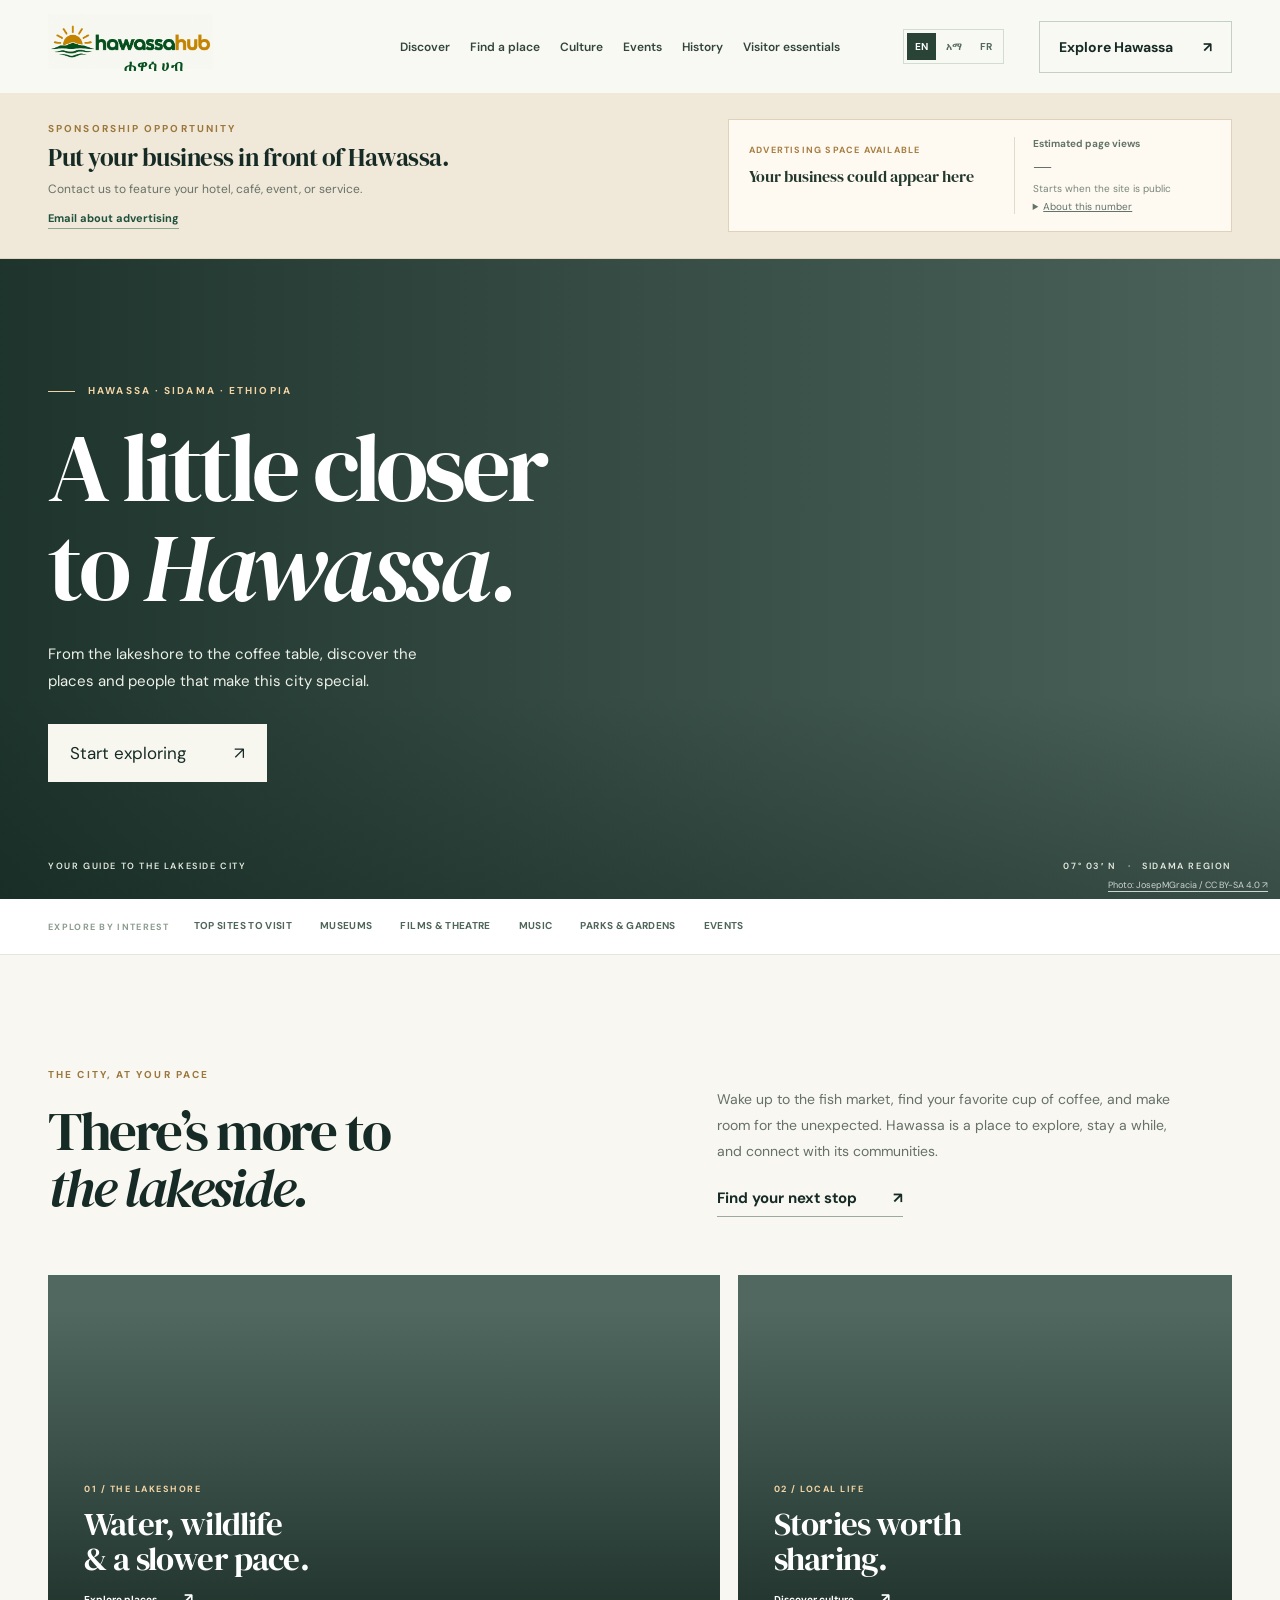
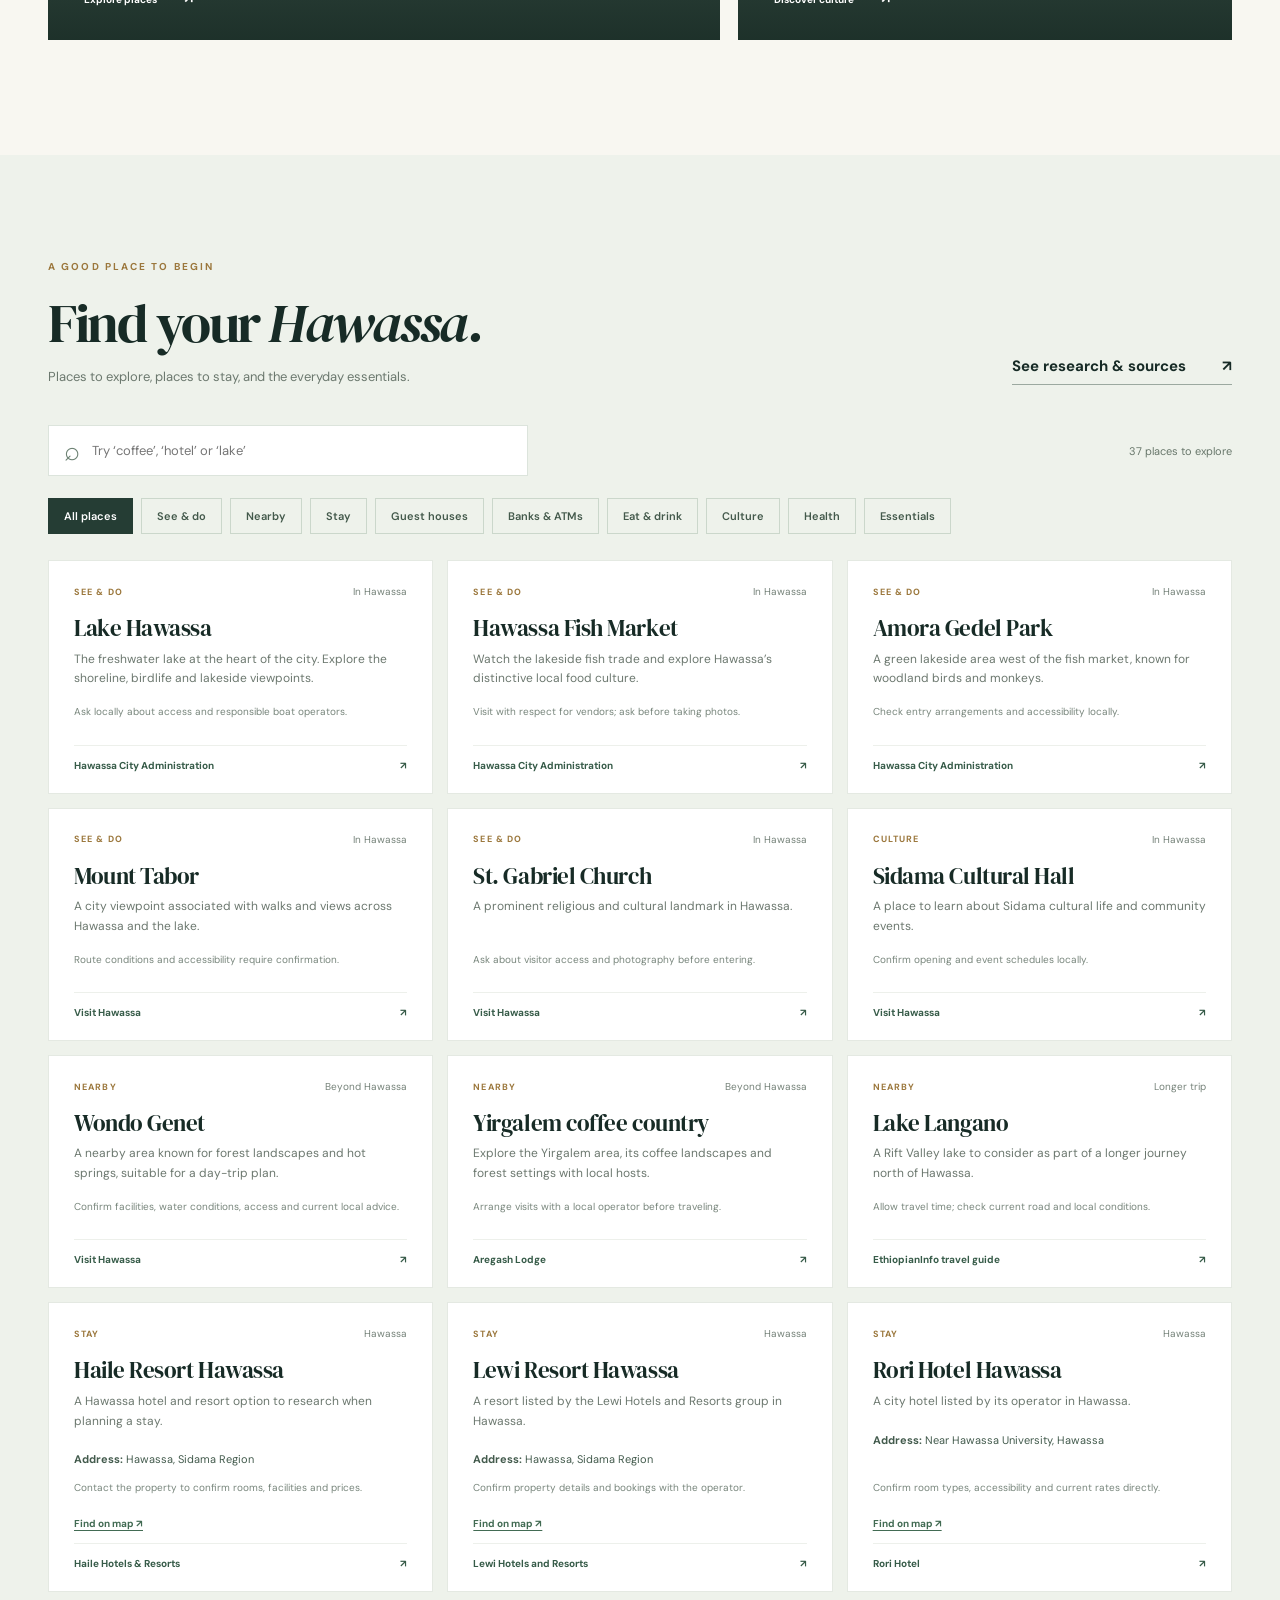
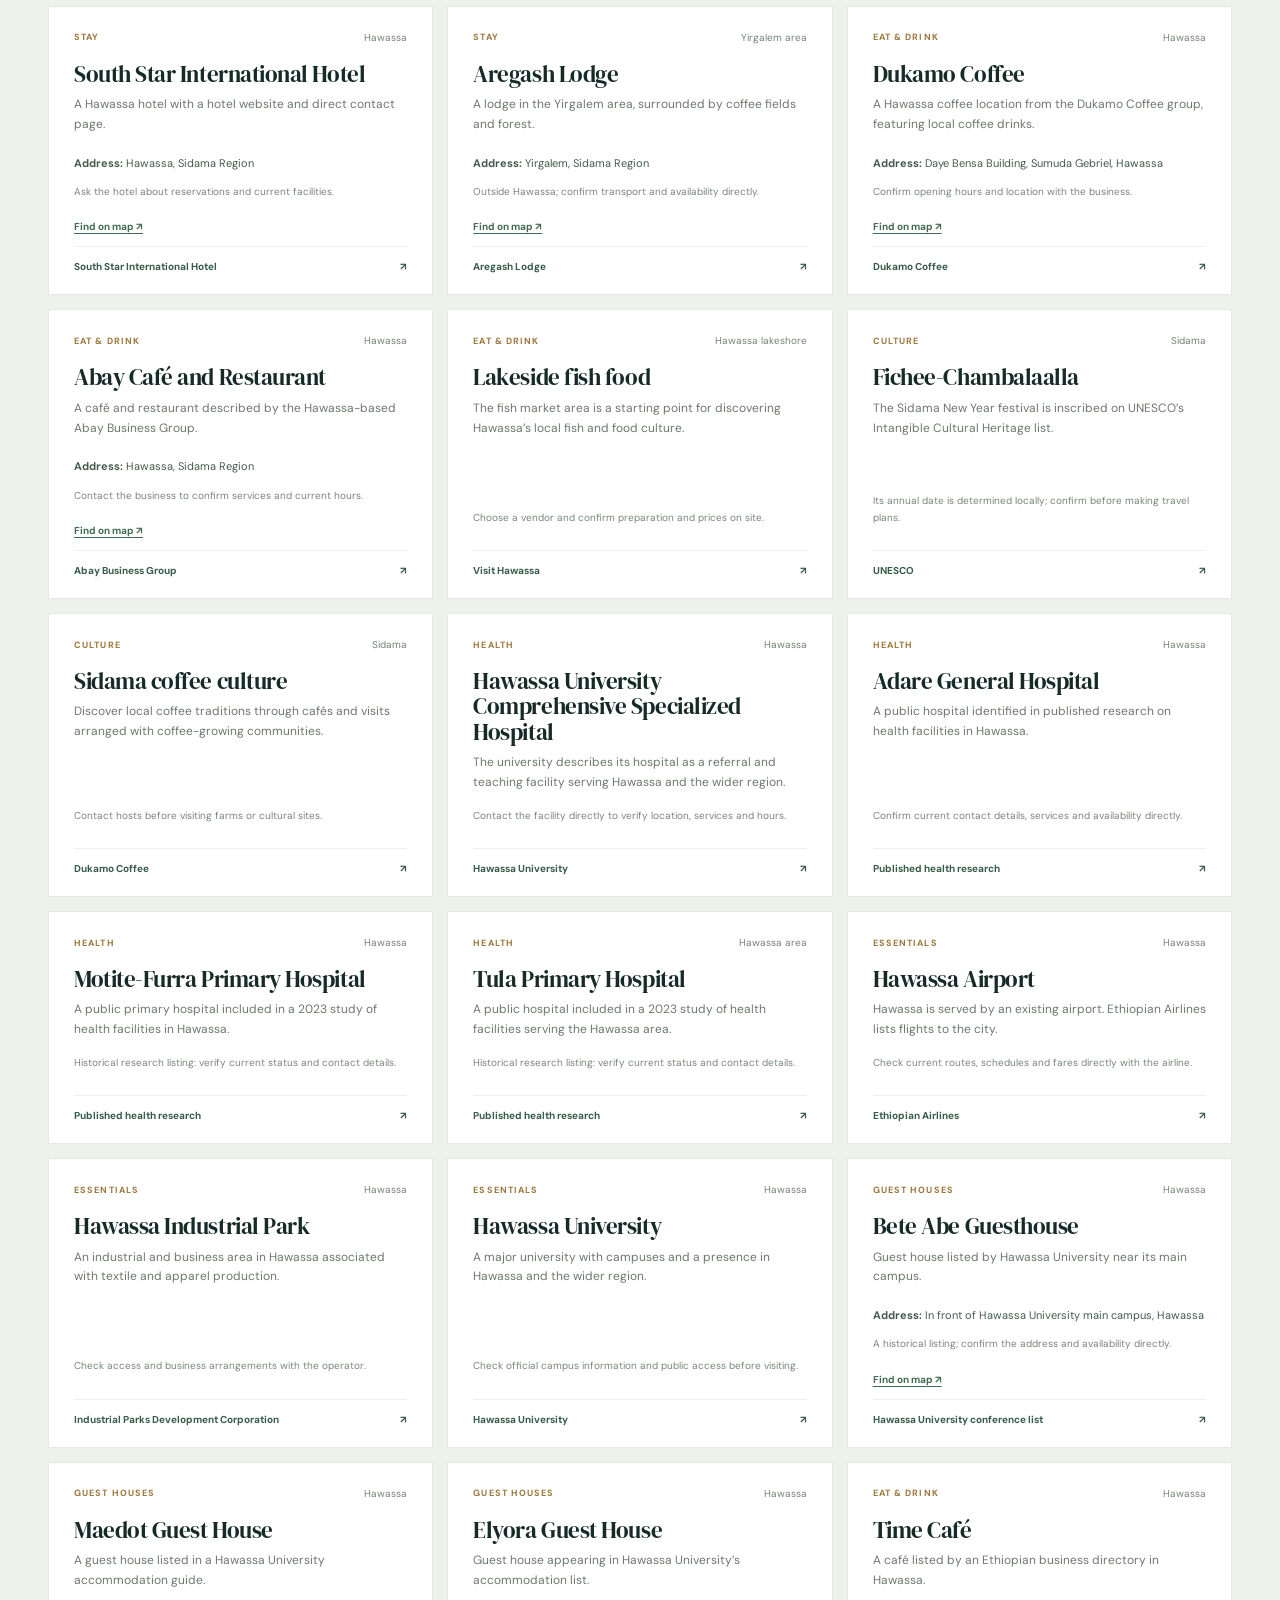
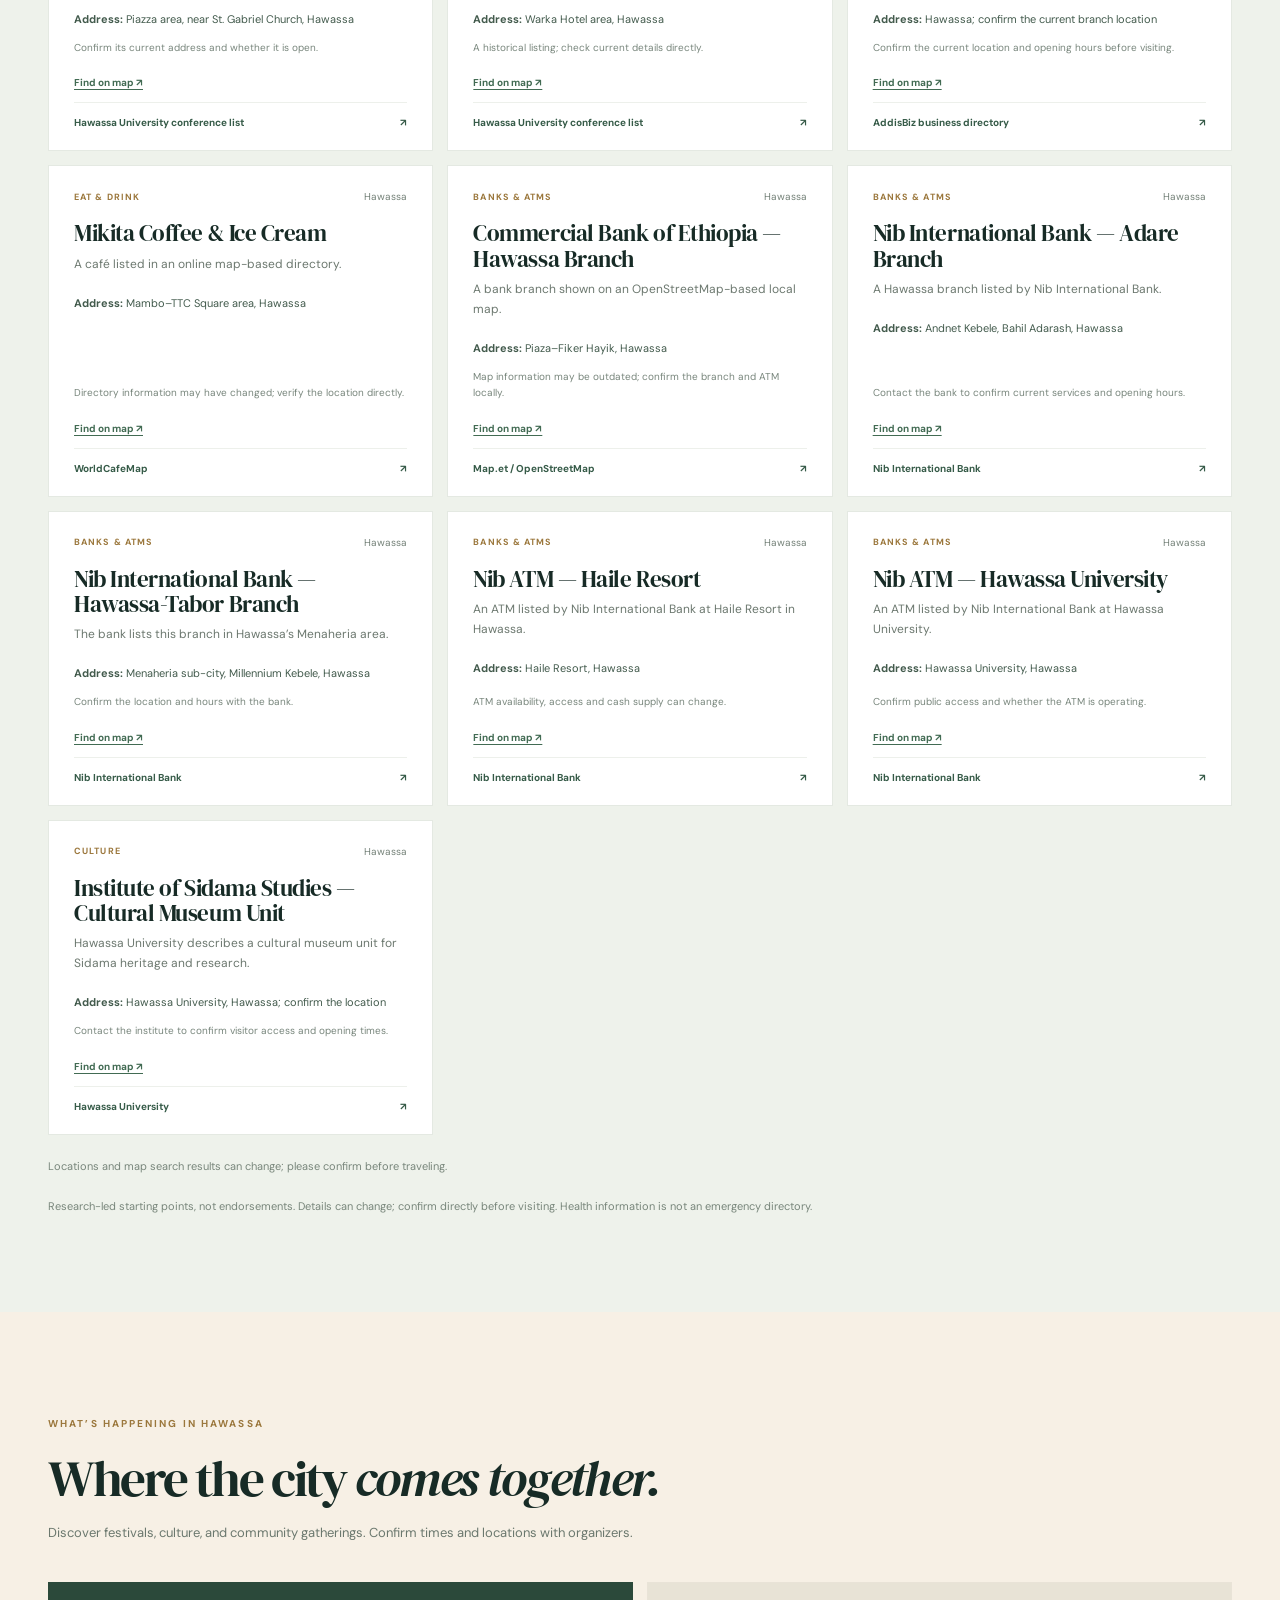
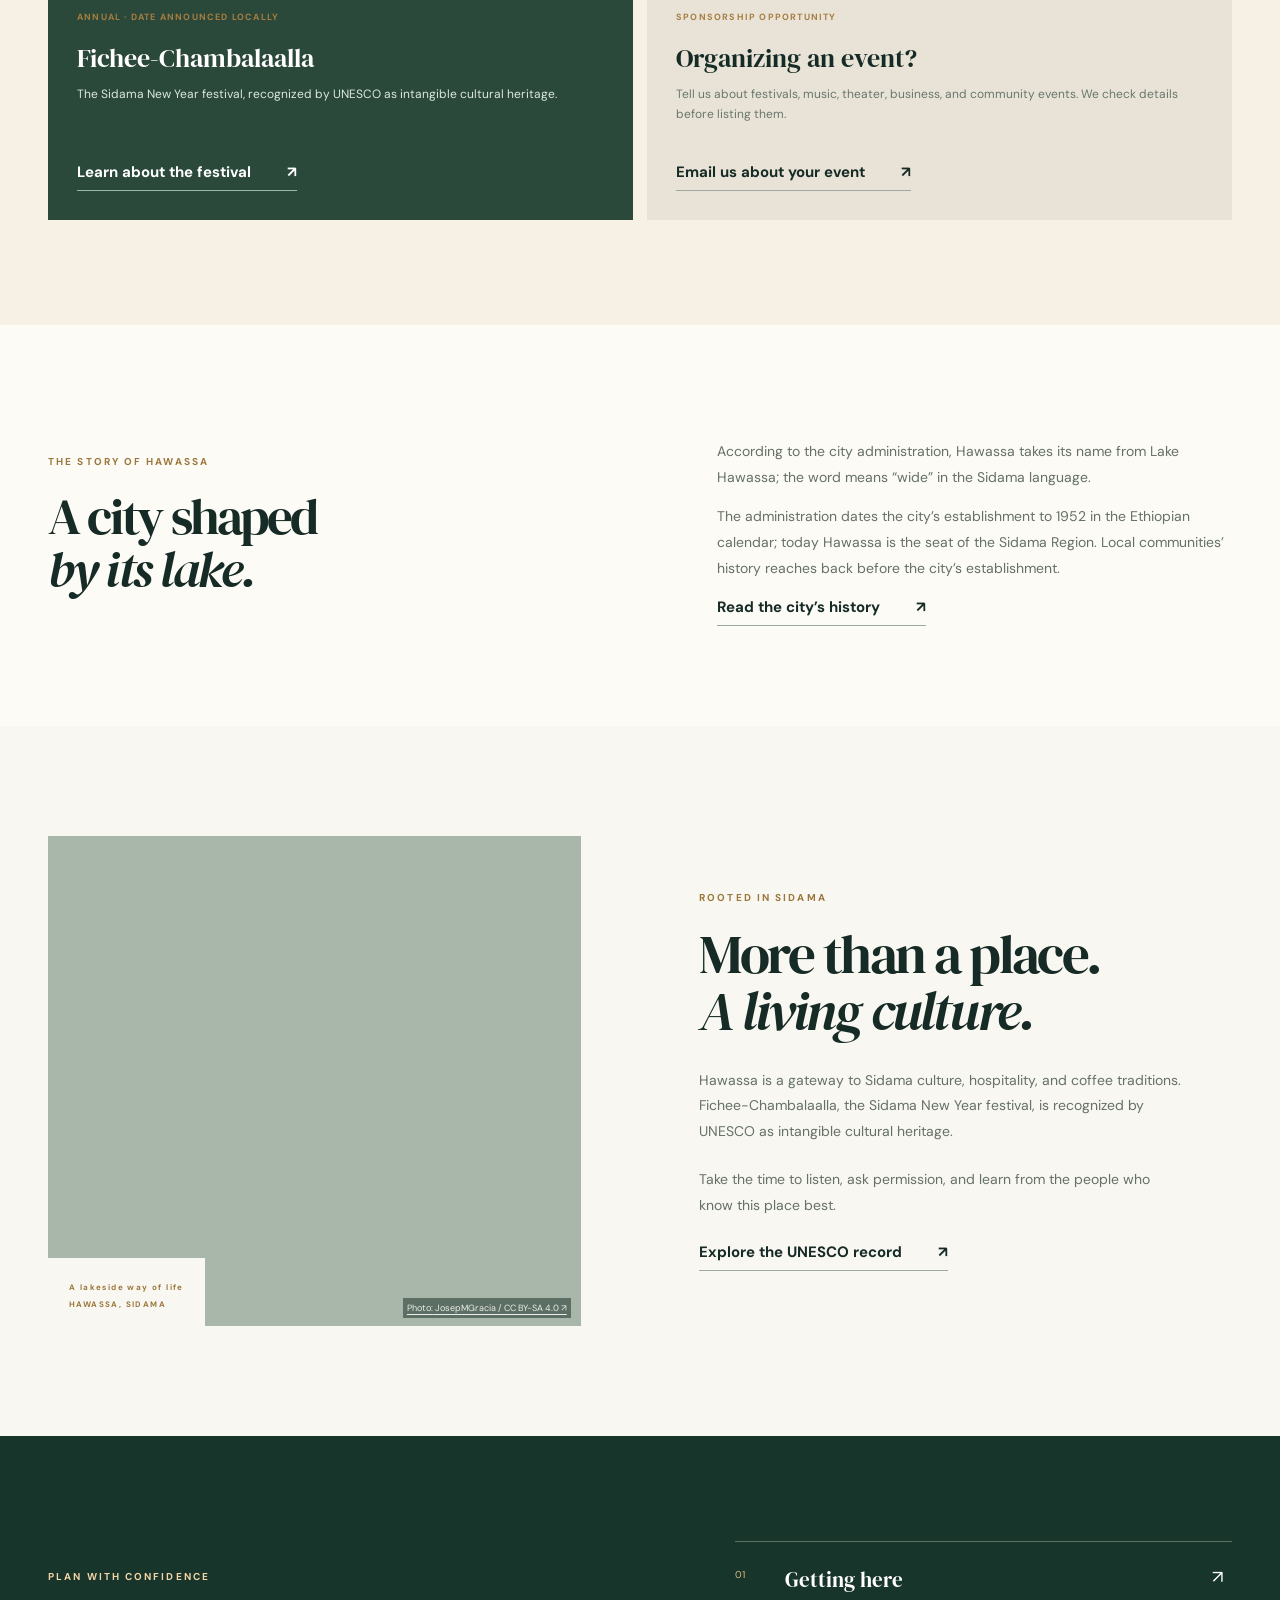
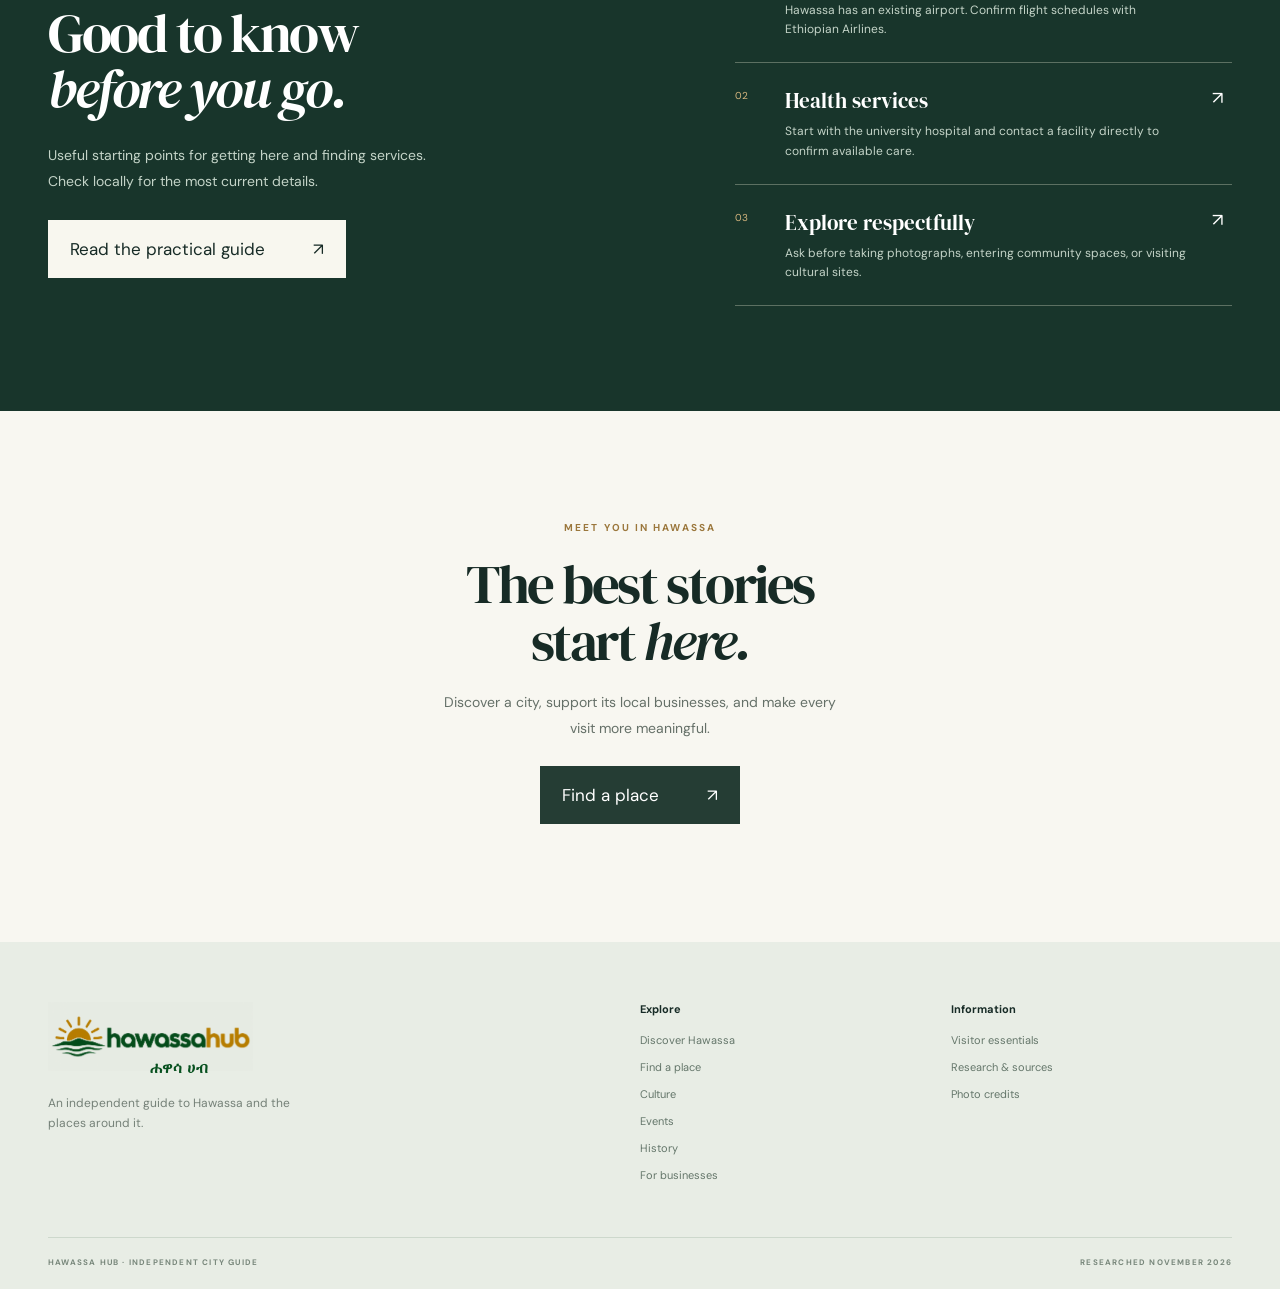
==== commit 4a2c5207: "Add files via upload" ====
--- a/index.html
+++ b/index.html
@@ -13,7 +13,7 @@
 <body>
   <a class="skip" href="#main" data-i18n="skipContent">Skip to content</a>
   <header class="header" id="top">
-    <a class="brand" href="#top" aria-label="Hawassa Hub home" data-i18n-aria="ariaHome"><span class="brand-mark" aria-hidden="true"><span></span></span><span>hawassa<span class="brand-hub">hub</span><small data-i18n="brandTag">A CITY BY THE WATER</small></span></a>
+    <a class="brand" href="#top" aria-label="Hawassa Hub home" data-i18n-aria="ariaHome"><span class="brand-lockup"><img class="brand-logo" src="hawassahub-logo.png" width="2172" height="724" alt="Hawassa Hub"><span class="brand-amharic" lang="am">ሐዋሳ ሀብ</span></span></a>
     <nav class="desktop-nav" aria-label="Main navigation" data-i18n-aria="ariaMainNav"><a href="#discover" data-i18n="navDiscover">Discover</a><a href="#directory" data-i18n="navDirectory">Find a place</a><a href="#culture" data-i18n="navCulture">Culture</a><a href="#events" data-i18n="navEvents">Events</a><a href="#history" data-i18n="navHistory">History</a><a href="#essentials" data-i18n="navEssentials">Visitor essentials</a></nav>
     <div class="language-switch" role="group" aria-label="Language / ቋንቋ / Langue"><button type="button" data-language="en" aria-pressed="true">EN</button><button type="button" data-language="am" aria-pressed="false">አማ</button><button type="button" data-language="fr" aria-pressed="false">FR</button></div><a class="header-button" href="#directory"><span data-i18n="exploreHawassa">Explore Hawassa</span> <span aria-hidden="true">↗</span></a>
     <button class="menu-toggle" type="button" aria-expanded="false" aria-controls="mobile-nav" aria-label="Open menu"><span></span><span></span></button>
@@ -51,6 +51,6 @@
     <section class="essentials" id="essentials"><div class="wrap essentials-layout"><div><p class="eyebrow light"><span data-i18n="planEyebrow">PLAN WITH CONFIDENCE</span></p><h2 data-i18n-html="planTitle">Good to know<br><em>before you go.</em></h2><p data-i18n="planBody">Useful starting points for getting here and finding services. Check locally for the most current details.</p><a class="button button-cream" href="research.html"> <span data-i18n="practicalLink">Read the practical guide</span> <span>↗</span></a></div><div class="essential-list"><div><span>01</span><div><h3 data-i18n="gettingHere">Getting here</h3><p data-i18n="airportBody">Hawassa has an existing airport. Confirm flight schedules with Ethiopian Airlines.</p></div><a href="https://www.ethiopianairlines.com/en-us/flights-to-hawassa" target="_blank" rel="noopener noreferrer" aria-label="Ethiopian Airlines flights to Hawassa" data-i18n-aria="ariaAirline">↗</a></div><div><span>02</span><div><h3 data-i18n="healthTitle">Health services</h3><p data-i18n="healthBody">Start with the university hospital and contact a facility directly to confirm available care.</p></div><a href="https://www.hu.edu.et/all-campuses" target="_blank" rel="noopener noreferrer" aria-label="Hawassa University hospital information" data-i18n-aria="ariaUniversity">↗</a></div><div><span>03</span><div><h3 data-i18n="respectTitle">Explore respectfully</h3><p data-i18n="respectBody">Ask before taking photographs, entering community spaces, or visiting cultural sites.</p></div><a href="research.html#visit" aria-label="Read responsible visitor information" data-i18n-aria="ariaVisitor">↗</a></div></div></div></section>
     <section class="closing wrap"><p class="eyebrow"><span data-i18n="closingEyebrow">MEET YOU IN HAWASSA</span></p><h2 data-i18n-html="closingTitle">The best stories<br>start <em>here.</em></h2><p data-i18n="closingBody">Discover a city, support its local businesses, and make every visit more meaningful.</p><a class="button button-dark" href="#directory"> <span data-i18n="navDirectory">Find a place</span> <span>↗</span></a></section>
   </main>
-  <footer class="footer"><div class="wrap footer-main"><div><a class="brand brand-footer" href="#top"><span class="brand-mark"><span></span></span><span>hawassa<span class="brand-hub">hub</span><small data-i18n="brandTag">A CITY BY THE WATER</small></span></a><p data-i18n="footerDesc">An independent guide to Hawassa and the places around it.</p></div><div><strong data-i18n="footerExplore">Explore</strong><a href="#discover" data-i18n="exploreHawassa">Discover Hawassa</a><a href="#directory" data-i18n="navDirectory">Find a place</a><a href="#culture" data-i18n="navCulture">Culture</a><a href="#events" data-i18n="navEvents">Events</a><a href="#history" data-i18n="navHistory">History</a><a href="#business" data-i18n="navBusiness">For businesses</a></div><div><strong data-i18n="footerInfo">Information</strong><a href="#essentials" data-i18n="navEssentials">Visitor essentials</a><a href="research.html" data-i18n="researchNotes">Research &amp; sources</a><a href="research.html#photo-credits" data-i18n="photoCredits">Photo credits</a></div></div><div class="wrap footer-bottom"><span data-i18n="footerBottom">HAWASSA HUB · INDEPENDENT CITY GUIDE</span><span data-i18n="researchDate">RESEARCHED NOVEMBER 2026</span></div></footer>
+  <footer class="footer"><div class="wrap footer-main"><div><a class="brand brand-footer" href="#top"><span class="brand-lockup"><img class="brand-logo" src="hawassahub-logo.png" width="2172" height="724" alt="Hawassa Hub"><span class="brand-amharic" lang="am">ሐዋሳ ሀብ</span></span></a><p data-i18n="footerDesc">An independent guide to Hawassa and the places around it.</p></div><div><strong data-i18n="footerExplore">Explore</strong><a href="#discover" data-i18n="exploreHawassa">Discover Hawassa</a><a href="#directory" data-i18n="navDirectory">Find a place</a><a href="#culture" data-i18n="navCulture">Culture</a><a href="#events" data-i18n="navEvents">Events</a><a href="#history" data-i18n="navHistory">History</a><a href="#business" data-i18n="navBusiness">For businesses</a></div><div><strong data-i18n="footerInfo">Information</strong><a href="#essentials" data-i18n="navEssentials">Visitor essentials</a><a href="research.html" data-i18n="researchNotes">Research &amp; sources</a><a href="research.html#photo-credits" data-i18n="photoCredits">Photo credits</a></div></div><div class="wrap footer-bottom"><span data-i18n="footerBottom">HAWASSA HUB · INDEPENDENT CITY GUIDE</span><span data-i18n="researchDate">RESEARCHED NOVEMBER 2026</span></div></footer>
   <script src="settings.js"></script><script src="data.js"></script><script src="business-data.js"></script><script src="translations.js"></script><script src="business-i18n.js"></script><script src="language.js"></script><script src="app.js"></script><script src="business.js"></script><script src="counter.js"></script>
 </body></html>
--- a/styles.css
+++ b/styles.css
@@ -4,3 +4,9 @@
 .language-switch{display:inline-flex;align-items:center;gap:2px;border:1px solid #d2ddd2;padding:3px;flex-shrink:0}.language-switch button{border:0;background:transparent;color:#536a5c;font-size:10px;font-weight:700;padding:7px 8px;cursor:pointer}.language-switch button[aria-pressed="true"]{background:#294436;color:white}.language-switch button:focus-visible{outline:2px solid #b2823e;outline-offset:1px}[lang="am"]{line-height:1.12}[lang="am"] h1,[lang="am"] h2,[lang="am"] .feature-content strong,[lang="am"] .place-card h3{font-family:'Noto Sans Ethiopic',sans-serif;letter-spacing:0;line-height:1.25}[lang="am"] .hero h1{font-size:clamp(45px,6vw,78px)}[lang="am"] .research-main h2{font-family:'Noto Sans Ethiopic',sans-serif;font-size:29px}[hidden]{display:none!important}@media(max-width:900px){.header .language-switch{margin-left:auto}.header{gap:10px}.language-switch button{padding:7px 6px}.menu-toggle{flex-shrink:0}}@media(max-width:420px){.brand{font-size:19px}.brand-mark{width:29px;height:29px}.language-switch button{font-size:9px;padding:7px 5px}[lang="am"] .hero h1{font-size:44px}}
 /* Business, local discovery and community sections */
 .sponsor-strip{background:#f0e8d8;border-bottom:1px solid #e2d4bc;padding:26px 0}.sponsor-layout{display:grid;grid-template-columns:1.25fr 1fr;gap:50px;align-items:center}.sponsor-copy .eyebrow{margin-bottom:8px}.sponsor-copy h2{font-family:var(--serif);font-size:25px;letter-spacing:-.02em;line-height:1.15}.sponsor-copy p:not(.eyebrow){font-size:12px;color:#667267;margin:8px 0 12px;line-height:1.55}.sponsor-actions{display:flex;gap:16px;flex-wrap:wrap}.sponsor-contact{font-size:11px;font-weight:700;color:#1e513e;border-bottom:1px solid #8ea792;padding-bottom:3px}.sponsor-space{display:grid;grid-template-columns:minmax(130px,1fr) minmax(150px,.8fr);gap:18px;background:#fffaf1;padding:17px 20px;border:1px solid #dfd2bb}.sponsor-space>div+div{border-left:1px solid #e3dbc9;padding-left:18px}.sponsor-badge,.event-date{font-size:9px;font-weight:700;letter-spacing:1.2px;color:#a77d40;text-transform:uppercase}.sponsor-space p{font-family:var(--serif);font-size:16px;line-height:1.3;margin:8px 0;color:#23392e}.sponsor-entry{padding-bottom:7px}.sponsor-entry+.sponsor-entry{border-top:1px solid #e6decf;padding-top:8px}.sponsor-entry a{font-size:13px;color:#244c38;font-weight:700}.sponsor-entry a:hover{text-decoration:underline}.view-metric>span{display:block;color:#627469;font-size:10px;font-weight:700}.view-metric strong{font-size:23px;font-family:var(--serif);font-weight:400;line-height:1.4}.view-metric small{display:block;color:#78867b;font-size:10px}.view-metric details{font-size:10px;color:#61736a;line-height:1.5;margin-top:4px}.view-metric details p{font:inherit;color:inherit}.view-metric summary{cursor:pointer;text-decoration:underline}.view-metric details a{text-decoration:underline}.interest-bar{background:#fff;border-bottom:1px solid #e1e6df}.interest-inner{display:flex;align-items:center;gap:24px}.interest-title{font-size:9px;color:#8c9c90;font-weight:700;letter-spacing:1.3px;white-space:nowrap}.interest-links{display:flex;gap:28px;overflow-x:auto;white-space:nowrap;scrollbar-width:thin}.interest-links a{padding:20px 0;font-size:10px;font-weight:700;text-transform:uppercase;letter-spacing:.35px;color:#50665a;border-bottom:2px solid transparent}.interest-links a:hover,.interest-links a.active{border-color:#b18446;color:#1d4934}.events-section{padding:105px 0;background:#f7f0e5}.events-section h2,.history-section h2{font-size:clamp(40px,4vw,58px)}.events-section .muted{line-height:1.7;max-width:700px}.event-grid{display:grid;grid-template-columns:repeat(auto-fit,minmax(245px,1fr));gap:14px;margin-top:38px}.owner-events{display:contents}.event-card{min-height:238px;padding:28px;background:white;border:1px solid #e9e3d7;display:flex;flex-direction:column;align-items:flex-start}.event-card h3{font-family:var(--serif);font-size:26px;font-weight:400;line-height:1.2;margin:20px 0 10px}.event-card p{font-size:12px;line-height:1.7;color:#69776d;margin:0 0 24px}.event-card .text-link{margin-top:auto}.event-feature{background:#2b493a;color:white;border-color:#2b493a}.event-feature p{color:#dce8df}.event-feature .text-link{border-color:#9eb6a7}.event-invite{background:#e8e3d6}.history-section{padding:100px 0;background:#fcfbf6}.history-layout{display:grid;grid-template-columns:1fr 1fr;gap:13%;align-items:center}.history-copy p{font-size:14px;color:#657068;line-height:1.85}.place-address{font-size:11px!important;color:#435b4d!important;margin:8px 0!important}.place-address strong{font-weight:700}.map-link{display:inline-flex;margin-top:9px;font-size:10px;font-weight:700;color:#426b53;text-decoration:underline;text-underline-offset:3px}.place-card .note{margin-top:auto}.desktop-nav{gap:20px}@media(max-width:1150px){.desktop-nav,.header-button{display:none}.header .language-switch{margin-left:auto}.menu-toggle{display:flex;width:44px;height:44px;border:1px solid #cbd7cb;background:none;flex-direction:column;justify-content:center;gap:6px;align-items:center}.menu-toggle span{width:20px;height:1px;background:var(--ink)}.mobile-nav:not([hidden]){display:flex;position:absolute;top:93px;z-index:20;left:0;right:0;background:#f9f9f4;flex-direction:column;padding:15px 24px 25px;box-shadow:0 10px 16px #1c30251c}.mobile-nav a{padding:11px 0;font-size:13px;font-weight:600}}@media(max-width:900px){.mobile-nav:not([hidden]){top:75px}.sponsor-layout{grid-template-columns:1fr;gap:15px}.sponsor-strip{padding:20px 0}.sponsor-space{padding:13px 16px}.interest-inner{display:block}.interest-title{display:block;padding-top:14px}.interest-links a{padding:13px 0}.history-layout{gap:6%}}@media(max-width:600px){.sponsor-layout{gap:12px}.sponsor-copy h2{font-size:22px}.sponsor-space{grid-template-columns:1fr 1fr;gap:12px}.events-section,.history-section{padding:76px 0}.history-layout{grid-template-columns:1fr;gap:20px}.event-grid{grid-template-columns:1fr}.interest-links{gap:22px}.view-metric strong{font-size:20px}}
+
+/* Hawassa Hub lake-and-sun logo */
+.brand-logo{display:block;width:205px;max-width:100%;height:auto;mix-blend-mode:multiply}.brand{flex-shrink:0}@media(min-width:1151px) and (max-width:1350px){.header .brand-logo{width:165px}}@media(max-width:600px){.header .brand-logo{width:clamp(120px,38vw,180px)}}
+
+/* Bilingual brand lockup, visible in every language */
+.brand-lockup{display:inline-flex;flex-direction:column;align-items:stretch;line-height:1}.brand-amharic{width:72%;margin:-13px 0 3px 28%;text-align:center;font-family:"Noto Sans Ethiopic",sans-serif;font-size:15px;font-weight:700;line-height:1.35;letter-spacing:.015em;color:#07511f}@media(max-width:600px){.header .brand-amharic{font-size:12px;margin-top:-9px}}
